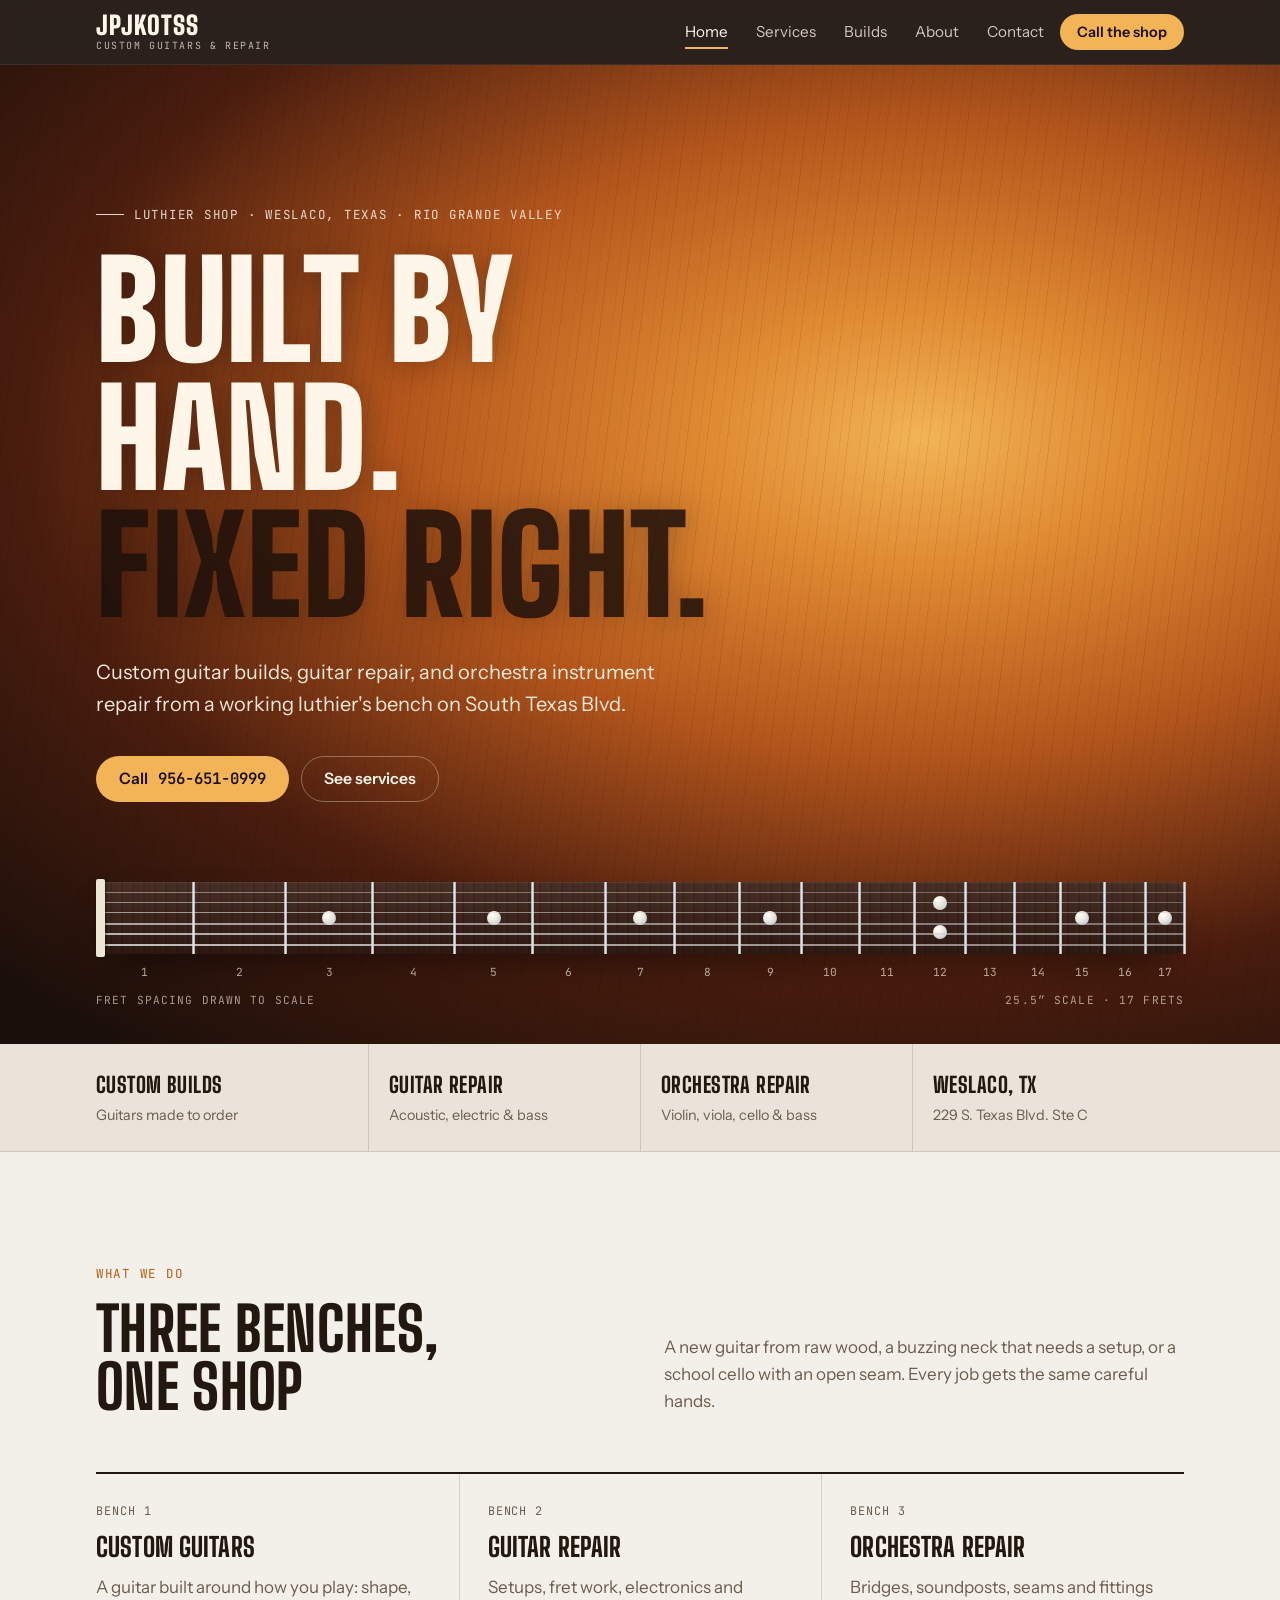
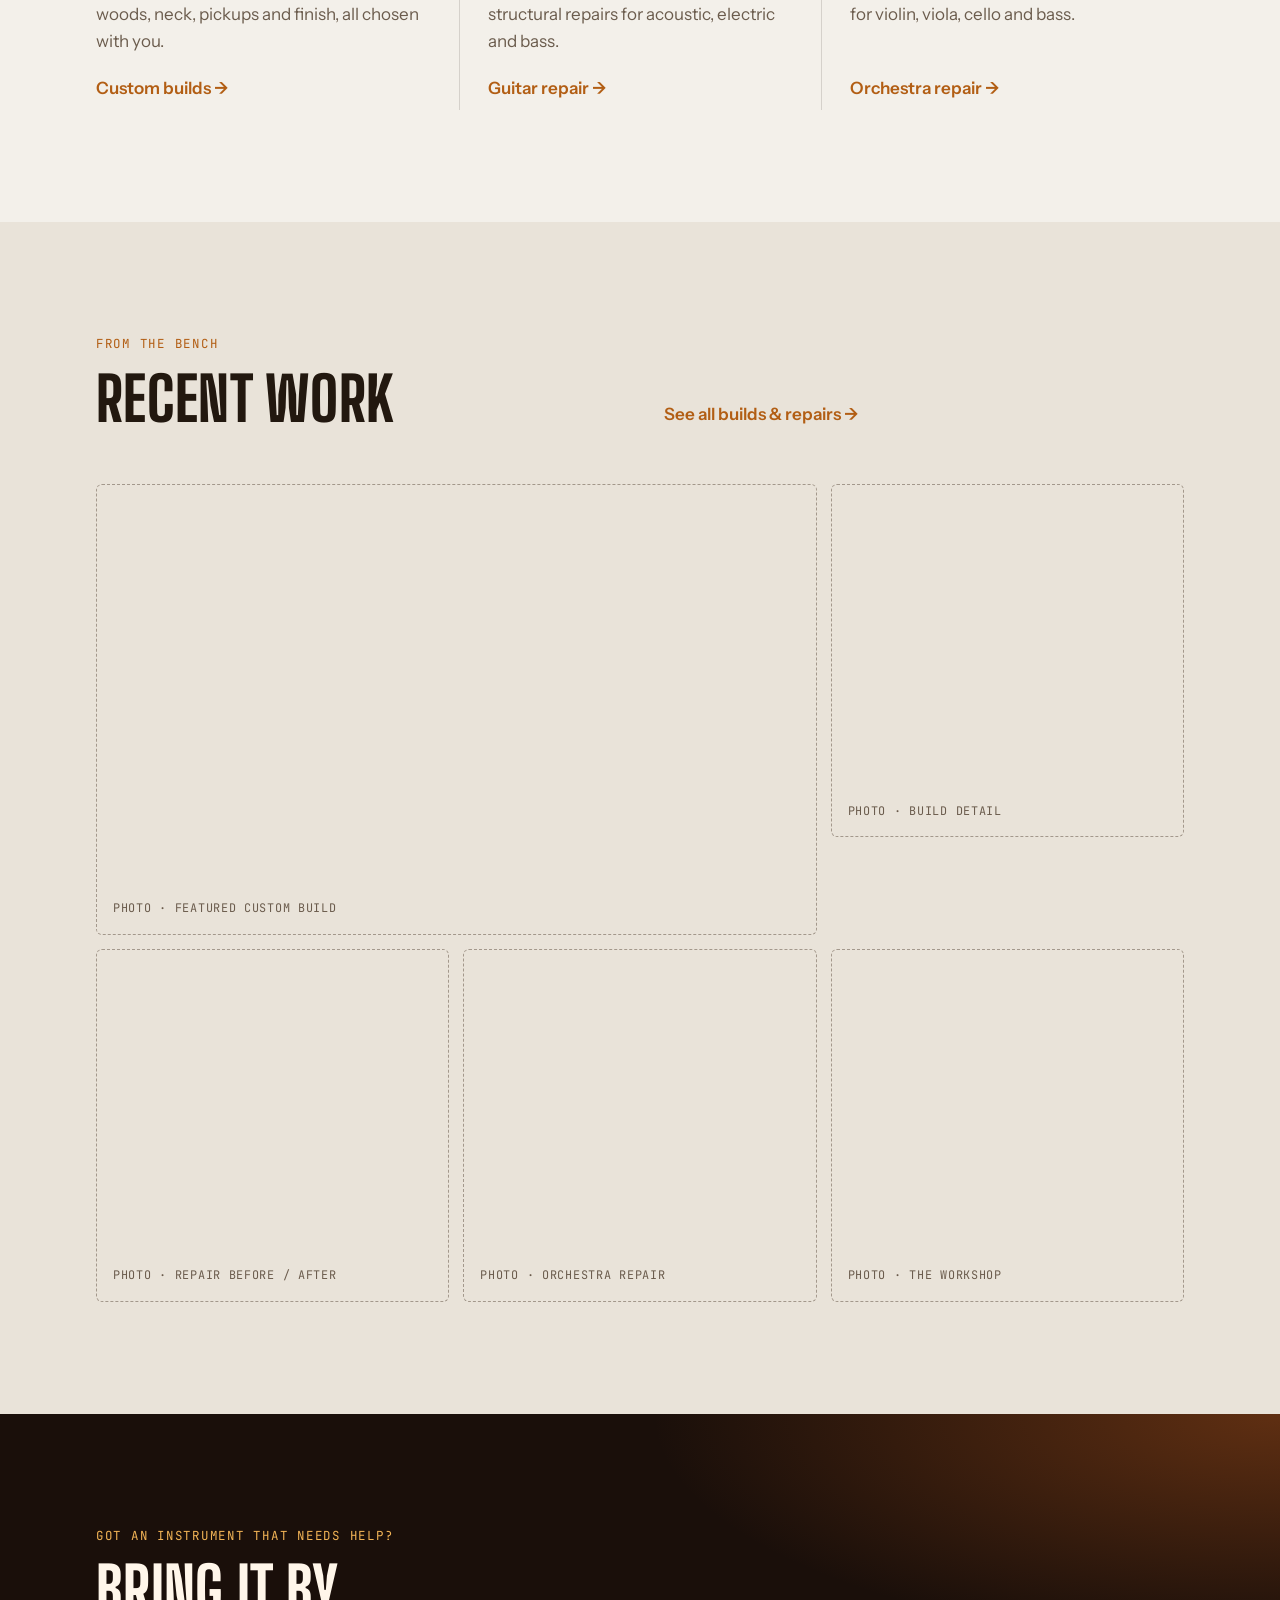
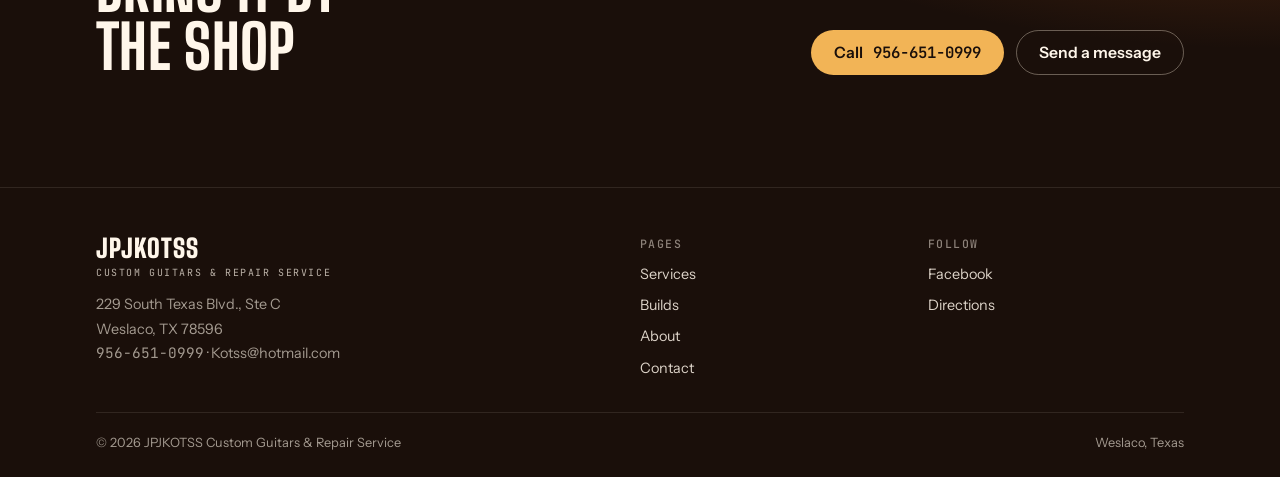
==== index.html @ 550b9a8a "Add files via upload" ====
<!DOCTYPE html>
<html lang="en">
<head>
  <meta charset="utf-8">
  <meta name="viewport" content="width=device-width, initial-scale=1, viewport-fit=cover">
  <title>JPJKOTSS Custom Guitars &amp; Repair | Weslaco, TX</title>
  <meta name="claude:viewport-fit-sides" content="cover">
  <meta name="description" content="Custom guitar builds, guitar repair and orchestra instrument repair in Weslaco, Texas. JPJKOTSS Custom Guitars &amp; Repair Service in the Rio Grande Valley.">
  <link rel="preconnect" href="https://fonts.googleapis.com">
  <link rel="preconnect" href="https://fonts.gstatic.com" crossorigin>
  <link rel="stylesheet" href="https://fonts.googleapis.com/css2?family=Big+Shoulders+Display:wght@600;800;900&amp;family=Instrument+Sans:wght@400;500;600&amp;family=JetBrains+Mono:wght@400;500&amp;display=swap">
  <link rel="stylesheet" href="css/styles.css">
</head>
<body>
  <a class="skip" href="#main">Skip to content</a>

  <!-- ===== SHARED HEADER: keep identical on every page ===== -->
  <header class="nav">
    <div class="wrap">
      <a class="brand" href="index.html">JPJKOTSS<small>CUSTOM GUITARS &amp; REPAIR</small></a>
      <ul class="nav-links" id="nav-links">
        <li><a href="index.html">Home</a></li>
        <li><a href="services.html">Services</a></li>
        <li><a href="builds.html">Builds</a></li>
        <li><a href="about.html">About</a></li>
        <li><a href="contact.html">Contact</a></li>
      </ul>
      <a class="btn btn-primary" href="tel:+19566510999">Call the shop</a>
      <button class="menu-btn" type="button" aria-controls="nav-links" aria-expanded="false" aria-label="Menu"><span></span></button>
    </div>
  </header>
  <!-- ===== END SHARED HEADER ===== -->

  <main id="main">
    <section class="hero" aria-labelledby="hero-title">
      <div class="wrap">
        <p class="eyebrow"><i></i>Luthier shop · Weslaco, Texas · Rio Grande Valley</p>
        <h1 id="hero-title">Built by hand. <span>Fixed right.</span></h1>
        <p class="tag">Custom guitar builds, guitar repair, and orchestra instrument repair from a working luthier's bench on South Texas Blvd.</p>
        <div class="cta-row">
          <a class="btn btn-primary" href="tel:+19566510999">Call <span class="mono">956-651-0999</span></a>
          <a class="btn btn-ghost" href="services.html">See services</a>
        </div>
      </div>
      <div class="wrap board-wrap" aria-hidden="true">
        <div class="board" id="board"><div class="nut"></div></div>
        <div class="fretnums" id="fretnums"></div>
        <div class="board-cap"><span>Fret spacing drawn to scale</span><span>25.5″ scale · 17 frets</span></div>
      </div>
    </section>

    <section class="facts" aria-label="Shop at a glance">
      <div class="wrap">
        <div class="fact"><b>Custom builds</b><span>Guitars made to order</span></div>
        <div class="fact"><b>Guitar repair</b><span>Acoustic, electric &amp; bass</span></div>
        <div class="fact"><b>Orchestra repair</b><span>Violin, viola, cello &amp; bass</span></div>
        <div class="fact"><b>Weslaco, TX</b><span>229 S. Texas Blvd. Ste C</span></div>
      </div>
    </section>

    <section aria-labelledby="svc-title">
      <div class="wrap">
        <div class="sec-head">
          <p class="eyebrow">What we do</p>
          <h2 id="svc-title">Three benches, one shop</h2>
          <p class="lede">A new guitar from raw wood, a buzzing neck that needs a setup, or a school cello with an open seam. Every job gets the same careful hands.</p>
        </div>
        <div class="services">
          <article class="svc">
            <span class="kicker">Bench 1</span>
            <h3>Custom guitars</h3>
            <p>A guitar built around how you play: shape, woods, neck, pickups and finish, all chosen with you.</p>
            <a class="text-link" href="services.html#builds">Custom builds →</a>
          </article>
          <article class="svc">
            <span class="kicker">Bench 2</span>
            <h3>Guitar repair</h3>
            <p>Setups, fret work, electronics and structural repairs for acoustic, electric and bass.</p>
            <a class="text-link" href="services.html#repair">Guitar repair →</a>
          </article>
          <article class="svc">
            <span class="kicker">Bench 3</span>
            <h3>Orchestra repair</h3>
            <p>Bridges, soundposts, seams and fittings for violin, viola, cello and bass.</p>
            <a class="text-link" href="services.html#orchestra">Orchestra repair →</a>
          </article>
        </div>
      </div>
    </section>

    <section class="alt" aria-labelledby="builds-title">
      <div class="wrap">
        <div class="sec-head">
          <p class="eyebrow">From the bench</p>
          <h2 id="builds-title">Recent work</h2>
          <a class="text-link" href="builds.html">See all builds &amp; repairs →</a>
        </div>
        <!-- PHOTO SLOTS: uncomment the <img> in each figure and set its src -->
        <div class="gallery">
          <figure class="slot wide"><!-- <img src="images/your-photo.jpg" alt="Describe the photo"> --><figcaption>Photo · featured custom build</figcaption></figure>
          <figure class="slot"><!-- <img src="images/your-photo.jpg" alt="Describe the photo"> --><figcaption>Photo · build detail</figcaption></figure>
          <figure class="slot"><!-- <img src="images/your-photo.jpg" alt="Describe the photo"> --><figcaption>Photo · repair before / after</figcaption></figure>
          <figure class="slot"><!-- <img src="images/your-photo.jpg" alt="Describe the photo"> --><figcaption>Photo · orchestra repair</figcaption></figure>
          <figure class="slot"><!-- <img src="images/your-photo.jpg" alt="Describe the photo"> --><figcaption>Photo · the workshop</figcaption></figure>
        </div>
      </div>
    </section>

    <section class="dark-band cta-band">
      <div class="wrap">
        <div>
          <p class="eyebrow">Got an instrument that needs help?</p>
          <h2>Bring it by the shop</h2>
        </div>
        <div class="cta-row">
          <a class="btn btn-primary" href="tel:+19566510999">Call <span class="mono">956-651-0999</span></a>
          <a class="btn btn-ghost" href="contact.html">Send a message</a>
        </div>
      </div>
    </section>
  </main>

  <!-- ===== SHARED FOOTER: keep identical on every page ===== -->
  <footer class="site-footer">
    <div class="wrap">
      <div>
        <a class="brand" href="index.html">JPJKOTSS<small>CUSTOM GUITARS &amp; REPAIR SERVICE</small></a>
        <address>229 South Texas Blvd., Ste C<br>Weslaco, TX 78596<br><span class="mono">956-651-0999</span> · Kotss@hotmail.com</address>
      </div>
      <div>
        <h4>Pages</h4>
        <ul>
          <li><a href="services.html">Services</a></li>
          <li><a href="builds.html">Builds</a></li>
          <li><a href="about.html">About</a></li>
          <li><a href="contact.html">Contact</a></li>
        </ul>
      </div>
      <div>
        <h4>Follow</h4>
        <ul>
          <li><a href="https://www.facebook.com/profile.php?id=100082822060140" target="_blank" rel="noopener">Facebook</a></li>
          <li><a href="https://www.google.com/maps/search/?api=1&amp;query=229+South+Texas+Blvd+Ste+C+Weslaco+TX+78596" target="_blank" rel="noopener">Directions</a></li>
        </ul>
      </div>
      <p class="legal"><span>© <span data-year>2026</span> JPJKOTSS Custom Guitars &amp; Repair Service</span><span>Weslaco, Texas</span></p>
    </div>
  </footer>
  <!-- ===== END SHARED FOOTER ===== -->

  <script src="js/main.js"></script>
</body>
</html>
---- css/styles.css ----
/* =========================================================
   JPJKOTSS Custom Guitars & Repair — site styles
   Layout: dark ebony workbench. Sunburst-finish hero bands,
   quiet left-aligned content sections below.
   ========================================================= */

/* ---------- 1. Tokens ---------- */
:root{
  --bg:#f3f0ea; --surface:#e9e3d9; --raised:#fffdf9;
  --fg:#22180f; --muted:#6b5c4d; --line:rgba(34,24,15,.14);
  --accent:#b25e14; --accent-ink:#fffaf2;
  --burst-1:#f2b456; --burst-2:#b4561c; --burst-3:#4a1d0e; --burst-4:#1a0f0a;
  --rosewood:#3a2016; --fret:#cfd3d6; --pearl:#efe9df; --on-burst:#fff6ea;
  --display:"Big Shoulders Display","Arial Narrow",Impact,sans-serif;
  --body:"Instrument Sans",system-ui,-apple-system,"Segoe UI",sans-serif;
  --mono:"JetBrains Mono",ui-monospace,Menlo,Consolas,monospace;
  --wrap:1120px;
  color-scheme:light;
}
@media (prefers-color-scheme: dark){:root:not([data-theme="light"]){
  --bg:#15100d; --surface:#1e1713; --raised:#271e19;
  --fg:#f1e7db; --muted:#a8998a; --line:rgba(241,231,219,.13);
  --accent:#eba54a; --accent-ink:#1a0f0a; color-scheme:dark;
}}
:root[data-theme="dark"]{
  --bg:#15100d; --surface:#1e1713; --raised:#271e19;
  --fg:#f1e7db; --muted:#a8998a; --line:rgba(241,231,219,.13);
  --accent:#eba54a; --accent-ink:#1a0f0a; color-scheme:dark;
}

/* ---------- 2. Base ---------- */
*{box-sizing:border-box}
html{scroll-behavior:smooth;padding-top:env(safe-area-inset-top,0px);padding-bottom:env(safe-area-inset-bottom,0px)}
@media (prefers-reduced-motion: reduce){html{scroll-behavior:auto}*{animation:none!important;transition:none!important}}
body{margin:0;background:var(--bg);color:var(--fg);font-family:var(--body);font-size:17px;line-height:1.6;-webkit-font-smoothing:antialiased}
body::before{content:"";position:fixed;inset:0 0 auto;height:env(safe-area-inset-top,0px);z-index:30;background:var(--burst-4)}
img{max-width:100%;display:block}
a{color:inherit}
:focus-visible{outline:2px solid var(--accent);outline-offset:3px;border-radius:2px}
.wrap{max-width:var(--wrap);margin-inline:auto;padding-left:max(16px,env(safe-area-inset-left,0px));padding-right:max(16px,env(safe-area-inset-right,0px))}
h1,h2,h3{font-family:var(--display);line-height:.95;text-wrap:balance;margin:0;letter-spacing:.005em}
h2{font-size:clamp(2.4rem,6vw,3.8rem);font-weight:800;text-transform:uppercase}
h3{font-size:1.65rem;font-weight:800;text-transform:uppercase}
p{margin:0}
.eyebrow{font-family:var(--mono);font-size:.78rem;letter-spacing:.14em;text-transform:uppercase;color:var(--accent)}
.lede{color:var(--muted);max-width:60ch}
section{padding-block:clamp(64px,10vw,112px)}
.alt{background:var(--surface)}
.skip{position:absolute;left:-999px;top:8px;z-index:40;background:var(--burst-1);color:#1a0f0a;padding:8px 14px;border-radius:4px}
.skip:focus{left:16px}

/* ---------- 3. Buttons ---------- */
.btn{display:inline-flex;align-items:center;justify-content:center;gap:10px;font:600 .98rem/1 var(--body);padding:14px 22px;border-radius:999px;text-decoration:none;border:1px solid transparent;cursor:pointer;transition:transform .15s ease,background .15s ease}
.btn:hover{transform:translateY(-1px)}
.btn-primary{background:var(--burst-1);color:#1a0f0a}
.btn-ghost{border-color:rgba(255,240,220,.35);color:var(--on-burst);background:transparent}
.btn-ghost:hover{background:rgba(255,240,220,.08)}
.text-link{color:var(--accent);font-weight:600;text-decoration:none}
.text-link:hover{text-decoration:underline}
.mono{font-family:var(--mono);font-variant-numeric:tabular-nums}

/* ---------- 4. Header / nav ---------- */
.nav{position:sticky;top:env(safe-area-inset-top,0px);z-index:20;background:color-mix(in srgb,var(--burst-4) 92%,transparent);backdrop-filter:blur(10px);-webkit-backdrop-filter:blur(10px);border-bottom:1px solid rgba(255,240,220,.08);color:var(--on-burst)}
.nav .wrap{display:flex;align-items:center;gap:16px;min-height:64px}
.brand{font-family:var(--display);font-weight:900;font-size:1.6rem;letter-spacing:.04em;text-decoration:none;line-height:1;margin-right:auto}
.brand small{display:block;font-family:var(--mono);font-weight:400;font-size:.62rem;letter-spacing:.16em;opacity:.7;margin-top:3px}
.nav-links{display:flex;gap:28px;list-style:none;margin:0;padding:0;font-size:.95rem}
.nav-links a{text-decoration:none;opacity:.78;padding-block:6px;border-bottom:2px solid transparent}
.nav-links a:hover{opacity:1}
.nav-links a[aria-current="page"]{opacity:1;border-bottom-color:var(--burst-1)}
.nav .btn{padding:10px 16px;font-size:.9rem}
.menu-btn{display:none;background:none;border:1px solid rgba(255,240,220,.3);color:var(--on-burst);border-radius:6px;width:42px;height:40px;cursor:pointer;padding:0;align-items:center;justify-content:center}
.menu-btn span,.menu-btn span::before,.menu-btn span::after{display:block;width:18px;height:2px;background:currentColor;position:relative;content:""}
.menu-btn span::before{position:absolute;top:-6px}
.menu-btn span::after{position:absolute;top:6px}
@media (max-width:860px){
  .menu-btn{display:inline-flex}
  .nav-links{display:none;position:absolute;left:0;right:0;top:100%;flex-direction:column;gap:0;background:var(--burst-4);border-bottom:1px solid rgba(255,240,220,.12);padding:8px max(16px,env(safe-area-inset-right,0px)) 16px max(16px,env(safe-area-inset-left,0px))}
  .nav-links.open{display:flex}
  .nav-links a{display:block;padding:14px 0;border-bottom:1px solid rgba(255,240,220,.08);font-size:1.05rem}
  .nav-links a[aria-current="page"]{color:var(--burst-1);border-bottom-color:rgba(255,240,220,.08)}
}
@media (max-width:400px){.nav .btn{display:none}}

/* ---------- 5. Hero (sunburst finish) ---------- */
.hero{position:relative;overflow:hidden;color:var(--on-burst);padding-block:0;
  background:radial-gradient(120% 95% at 72% 38%,var(--burst-1) 0%,#e08a32 14%,var(--burst-2) 34%,var(--burst-3) 58%,var(--burst-4) 84%)}
.hero::after{content:"";position:absolute;inset:0;pointer-events:none;opacity:.18;mix-blend-mode:multiply;
  background:repeating-linear-gradient(97deg,transparent 0 7px,rgba(40,15,5,.5) 7px 8px,transparent 8px 19px,rgba(40,15,5,.3) 19px 20px)}
.hero .wrap{position:relative;z-index:1;padding-block:clamp(72px,12vw,140px) clamp(48px,7vw,80px)}
.hero h1{font-size:clamp(3.4rem,11vw,8.4rem);font-weight:900;text-transform:uppercase;max-width:11ch;text-shadow:0 2px 30px rgba(26,15,10,.35)}
.hero h1 span{display:block;color:var(--burst-4);mix-blend-mode:multiply;opacity:.85}
.hero .tag{font-size:clamp(1.05rem,2vw,1.25rem);max-width:46ch;margin-top:26px;color:rgba(255,246,234,.92)}
.hero .eyebrow{color:var(--on-burst);opacity:.85;margin-bottom:22px;display:flex;gap:10px;align-items:center;flex-wrap:wrap}
.hero .eyebrow i{width:28px;height:1px;background:currentColor;display:inline-block}
.cta-row{display:flex;flex-wrap:wrap;gap:12px;margin-top:36px}

/* Smaller hero for inner pages */
.hero.page{background:radial-gradient(90% 140% at 88% 0%,var(--burst-1) 0%,var(--burst-2) 26%,var(--burst-3) 55%,var(--burst-4) 85%)}
.hero.page .wrap{padding-block:clamp(56px,9vw,104px) clamp(44px,7vw,72px)}
.hero.page h1{font-size:clamp(2.9rem,8vw,5.6rem);max-width:14ch}
.hero.page .tag{margin-top:20px}

/* ---------- 6. Fretboard band (home only) ---------- */
.board-wrap{position:relative;z-index:1;padding-bottom:34px}
.hero .board-wrap{padding-block:0 34px}
.board{position:relative;height:72px;border-radius:3px 10px 10px 3px;
  background:linear-gradient(180deg,rgba(255,255,255,.06),rgba(0,0,0,.25)),repeating-linear-gradient(90deg,#3f2318 0 3px,#341c13 3px 5px,#3b2117 5px 11px),var(--rosewood);
  box-shadow:0 18px 40px -18px rgba(0,0,0,.7),inset 0 1px 0 rgba(255,255,255,.08)}
.board .nut{position:absolute;left:0;top:-3px;bottom:-3px;width:9px;background:#efe7d6;border-radius:2px;box-shadow:1px 0 3px rgba(0,0,0,.5);z-index:2}
.board .fret{position:absolute;top:0;bottom:0;width:3px;margin-left:-1.5px;background:linear-gradient(90deg,#8d9398,var(--fret) 45%,#f6f8f9 55%,#8d9398)}
.board .dot{position:absolute;width:14px;height:14px;margin:-7px 0 0 -7px;border-radius:50%;background:radial-gradient(circle at 35% 30%,#fff,var(--pearl) 40%,#c9d6d8 70%,#e8d9c9)}
.board .string{position:absolute;left:0;right:0;height:1px;background:linear-gradient(90deg,rgba(230,230,230,.85),rgba(200,200,200,.6))}
.fretnums{position:relative;height:22px;margin-top:10px;font-family:var(--mono);font-size:.7rem;color:rgba(255,246,234,.65);font-variant-numeric:tabular-nums}
.fretnums span{position:absolute;transform:translateX(-50%)}
.board-cap{display:flex;justify-content:space-between;gap:12px;flex-wrap:wrap;font-family:var(--mono);font-size:.7rem;letter-spacing:.1em;text-transform:uppercase;color:rgba(255,246,234,.6);margin-top:6px}
@media (max-width:560px){.fretnums span.odd{display:none}}

/* ---------- 7. Quick facts strip ---------- */
.facts{background:var(--surface);border-bottom:1px solid var(--line);padding-block:0}
.facts .wrap{display:grid;grid-template-columns:repeat(4,1fr)}
.fact{padding:24px 20px 24px 0;display:flex;flex-direction:column;gap:2px;min-width:0}
.fact+.fact{padding-left:20px;border-left:1px solid var(--line)}
.fact b{font-family:var(--display);font-size:1.35rem;font-weight:800;text-transform:uppercase;letter-spacing:.02em}
.fact span{color:var(--muted);font-size:.9rem}
@media (max-width:820px){.facts .wrap{grid-template-columns:1fr 1fr}.fact:nth-child(3){padding-left:0;border-left:0}.fact:nth-child(n+3){border-top:1px solid var(--line)}}
@media (max-width:420px){.facts .wrap{grid-template-columns:1fr}.fact,.fact+.fact{padding-left:0;border-left:0}.fact+.fact{border-top:1px solid var(--line)}}

/* ---------- 8. Section header ---------- */
.sec-head{display:grid;grid-template-columns:minmax(0,1fr) minmax(0,1fr);gap:24px 48px;align-items:end;margin-bottom:56px}
.sec-head .eyebrow{grid-column:1/-1;margin-bottom:-8px}
.sec-head .text-link{grid-column:2}
@media (max-width:820px){.sec-head{grid-template-columns:1fr}.sec-head .text-link{grid-column:1}}

/* ---------- 9. Services ---------- */
.services{display:grid;grid-template-columns:repeat(3,minmax(0,1fr));border-top:2px solid var(--fg)}
.svc{padding:28px 28px 8px 0;display:flex;flex-direction:column;gap:14px;min-width:0}
.svc+.svc{padding-left:28px;border-left:1px solid var(--line)}
.svc .kicker{font-family:var(--mono);font-size:.74rem;color:var(--muted);letter-spacing:.08em;text-transform:uppercase}
.svc p{color:var(--muted)}
.svc ul{list-style:none;margin:6px 0 0;padding:0;border-top:1px solid var(--line)}
.svc li{padding:11px 0;border-bottom:1px solid var(--line);display:flex;justify-content:space-between;gap:12px;font-size:.98rem}
.svc li em{font-style:normal;font-family:var(--mono);font-size:.74rem;color:var(--muted);white-space:nowrap;padding-top:3px}
.svc .text-link{margin-top:auto;padding-top:6px}
@media (max-width:900px){.services{grid-template-columns:1fr}.svc,.svc+.svc{padding:28px 0 8px;border-left:0}.svc+.svc{border-top:1px solid var(--line);margin-top:20px}}

/* ---------- 10. Process steps ---------- */
.steps{display:grid;grid-template-columns:repeat(4,minmax(0,1fr));gap:20px;counter-reset:s;list-style:none;margin:0;padding:0}
.steps li{background:var(--raised);border:1px solid var(--line);border-radius:6px;padding:24px;display:flex;flex-direction:column;gap:10px;min-width:0}
.steps li::before{counter-increment:s;content:counter(s,decimal-leading-zero);font-family:var(--mono);font-size:.8rem;color:var(--accent)}
.steps h3{font-size:1.4rem}
.steps p{color:var(--muted);font-size:.95rem}
@media (max-width:900px){.steps{grid-template-columns:1fr 1fr}}
@media (max-width:520px){.steps{grid-template-columns:1fr}}

/* ---------- 11. Photo slots + gallery ----------
   A .slot is an empty frame until you drop an <img> inside it.
   The image fills the frame automatically (object-fit: cover). */
.slot{position:relative;margin:0;border-radius:6px;overflow:hidden;background:var(--surface);border:1px dashed color-mix(in srgb,var(--muted) 55%,transparent);display:flex;align-items:flex-end;padding:16px;min-width:0;max-width:100%}
.slot:has(img){border-style:solid;border-color:transparent}
.slot img{position:absolute;inset:0;width:100%;height:100%;object-fit:cover}
.slot figcaption{position:relative;font-family:var(--mono);font-size:.74rem;letter-spacing:.06em;text-transform:uppercase;color:var(--muted)}
.slot:has(img) figcaption{color:#fff;background:rgba(20,12,8,.6);padding:4px 8px;border-radius:3px}
.gallery{display:grid;grid-template-columns:repeat(6,minmax(0,1fr));gap:14px}
.gallery .slot{grid-column:span 2;aspect-ratio:1}
.gallery .slot.wide{grid-column:span 4;aspect-ratio:16/10}
.gallery .slot.tall{aspect-ratio:auto}
@media (max-width:760px){.gallery{grid-template-columns:1fr 1fr}.gallery .slot,.gallery .slot.tall{grid-column:span 1;aspect-ratio:1}.gallery .slot.wide{grid-column:1/-1;aspect-ratio:16/10}}
.more-link{margin-top:28px;color:var(--muted)}

/* ---------- 12. About ---------- */
.about-grid{display:grid;grid-template-columns:minmax(0,5fr) minmax(0,6fr);gap:clamp(32px,6vw,80px);align-items:center}
.about-grid .slot{aspect-ratio:4/5}
.about-copy{display:flex;flex-direction:column;gap:20px}
.about-copy p{color:var(--muted);max-width:58ch}
blockquote.pull{margin:8px 0 0;padding:0 0 0 20px;border-left:3px solid var(--accent);font-family:var(--display);font-size:1.9rem;font-weight:800;text-transform:uppercase;line-height:1.05}
@media (max-width:820px){.about-grid{grid-template-columns:1fr}.about-grid .slot{aspect-ratio:16/10}}
.values{display:grid;grid-template-columns:repeat(3,minmax(0,1fr));gap:20px}
.values div{border-top:2px solid var(--fg);padding-top:18px;display:flex;flex-direction:column;gap:8px;min-width:0}
.values p{color:var(--muted)}
@media (max-width:820px){.values{grid-template-columns:1fr}}

/* ---------- 13. Dark band (contact + CTA) ---------- */
.dark-band{background:var(--burst-4);color:var(--on-burst);background-image:radial-gradient(70% 90% at 100% 0%,rgba(180,86,28,.45),transparent 70%)}
.dark-band .lede{color:rgba(255,246,234,.72)}
.dark-band .eyebrow{color:var(--burst-1)}
.cta-band .wrap{display:flex;justify-content:space-between;align-items:end;gap:32px;flex-wrap:wrap}
.cta-band h2{max-width:14ch;margin-top:14px}
.cta-band .cta-row{margin-top:0}

/* ---------- 14. Contact ---------- */
.contact-grid{display:grid;grid-template-columns:minmax(0,5fr) minmax(0,6fr);gap:clamp(32px,6vw,72px)}
@media (max-width:860px){.contact-grid{grid-template-columns:1fr}}
.info{margin:0;border-top:1px solid rgba(255,240,220,.18)}
.info-row{display:grid;grid-template-columns:110px minmax(0,1fr);gap:16px;padding:18px 0;border-bottom:1px solid rgba(255,240,220,.18);align-items:baseline}
.info-row dt{font-family:var(--mono);font-size:.72rem;letter-spacing:.12em;text-transform:uppercase;color:rgba(255,246,234,.55)}
.info-row dd{margin:0;font-size:1.05rem;overflow-wrap:anywhere}
.info-row a{color:var(--burst-1)}
.sel{user-select:all}
.copy{margin-left:10px;font:500 .72rem var(--mono);letter-spacing:.06em;text-transform:uppercase;color:var(--burst-1);background:none;border:1px solid rgba(242,180,86,.4);border-radius:999px;padding:4px 10px;cursor:pointer;vertical-align:middle}
.copy:hover{background:rgba(242,180,86,.12)}
.contact-form{display:grid;grid-template-columns:1fr 1fr;gap:16px;background:rgba(255,240,220,.04);border:1px solid rgba(255,240,220,.14);border-radius:8px;padding:clamp(20px,3vw,32px)}
.contact-form .full{grid-column:1/-1}
.contact-form label{display:flex;flex-direction:column;gap:7px;font-size:.85rem;color:rgba(255,246,234,.75);min-width:0}
.contact-form input,.contact-form select,.contact-form textarea{font:inherit;font-size:1rem;color:var(--on-burst);background:rgba(0,0,0,.25);border:1px solid rgba(255,240,220,.2);border-radius:5px;padding:12px 14px;width:100%;color-scheme:dark}
.contact-form input:focus,.contact-form select:focus,.contact-form textarea:focus{outline:none;border-color:var(--burst-1);box-shadow:0 0 0 3px rgba(242,180,86,.2)}
.contact-form textarea{min-height:120px;resize:vertical}
.contact-form .btn{justify-self:start}
.form-note{font-size:.85rem;color:rgba(255,246,234,.6)}
.form-note[data-state="ok"]{color:var(--burst-1)}
@media (max-width:520px){.contact-form{grid-template-columns:1fr}.info-row{grid-template-columns:1fr;gap:4px}}

/* ---------- 15. Footer ---------- */
.site-footer{background:var(--burst-4);color:rgba(255,246,234,.6);border-top:1px solid rgba(255,240,220,.1);font-size:.9rem}
.site-footer .wrap{display:grid;grid-template-columns:minmax(0,2fr) repeat(2,minmax(0,1fr));gap:32px;padding-block:48px 24px}
.site-footer .brand{color:var(--on-burst)}
.site-footer h4{font:500 .72rem var(--mono);letter-spacing:.12em;text-transform:uppercase;color:rgba(255,246,234,.5);margin:0 0 12px}
.site-footer ul{list-style:none;margin:0;padding:0;display:flex;flex-direction:column;gap:8px}
.site-footer a{color:rgba(255,246,234,.85);text-decoration:none}
.site-footer a:hover{color:var(--burst-1)}
.site-footer address{font-style:normal;margin-top:14px;line-height:1.7}
.site-footer .legal{grid-column:1/-1;border-top:1px solid rgba(255,240,220,.1);padding-top:20px;display:flex;justify-content:space-between;gap:12px;flex-wrap:wrap;font-size:.8rem}
@media (max-width:700px){.site-footer .wrap{grid-template-columns:1fr 1fr}.site-footer .wrap>div:first-child{grid-column:1/-1}}
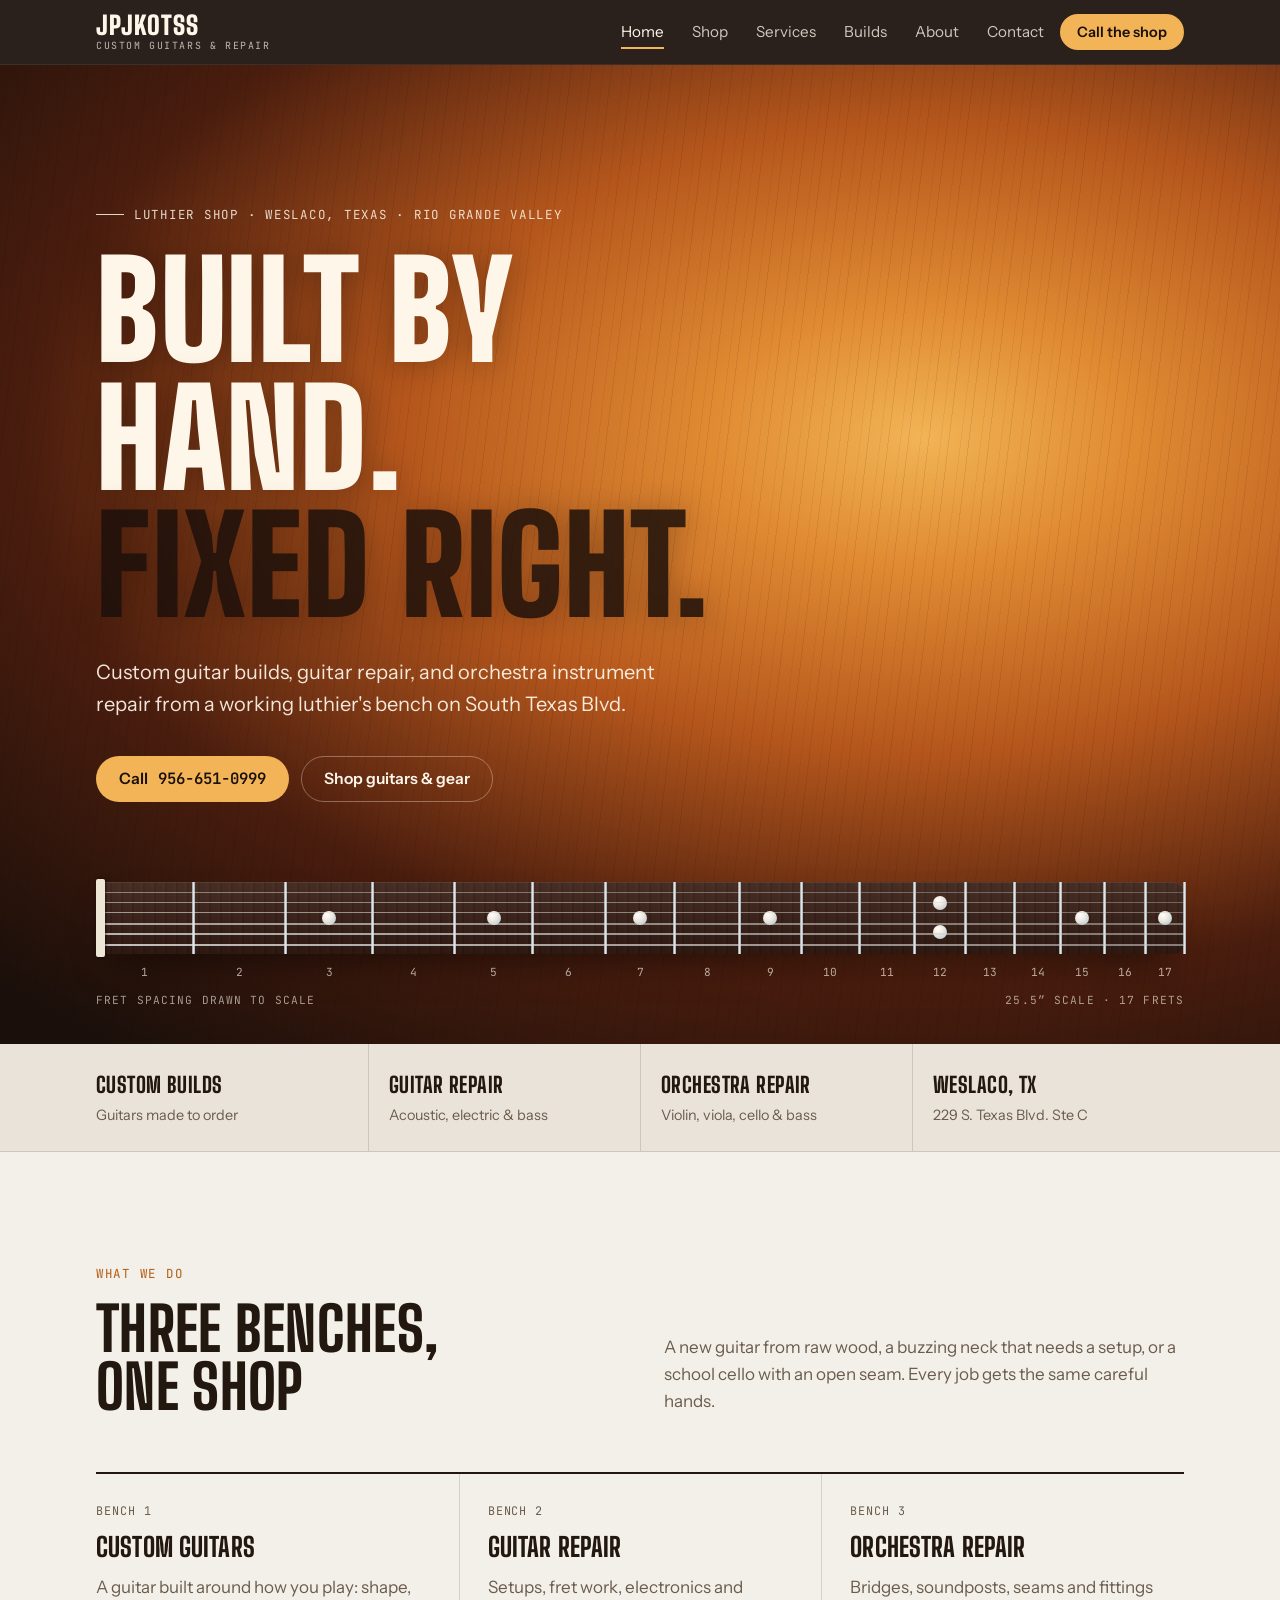
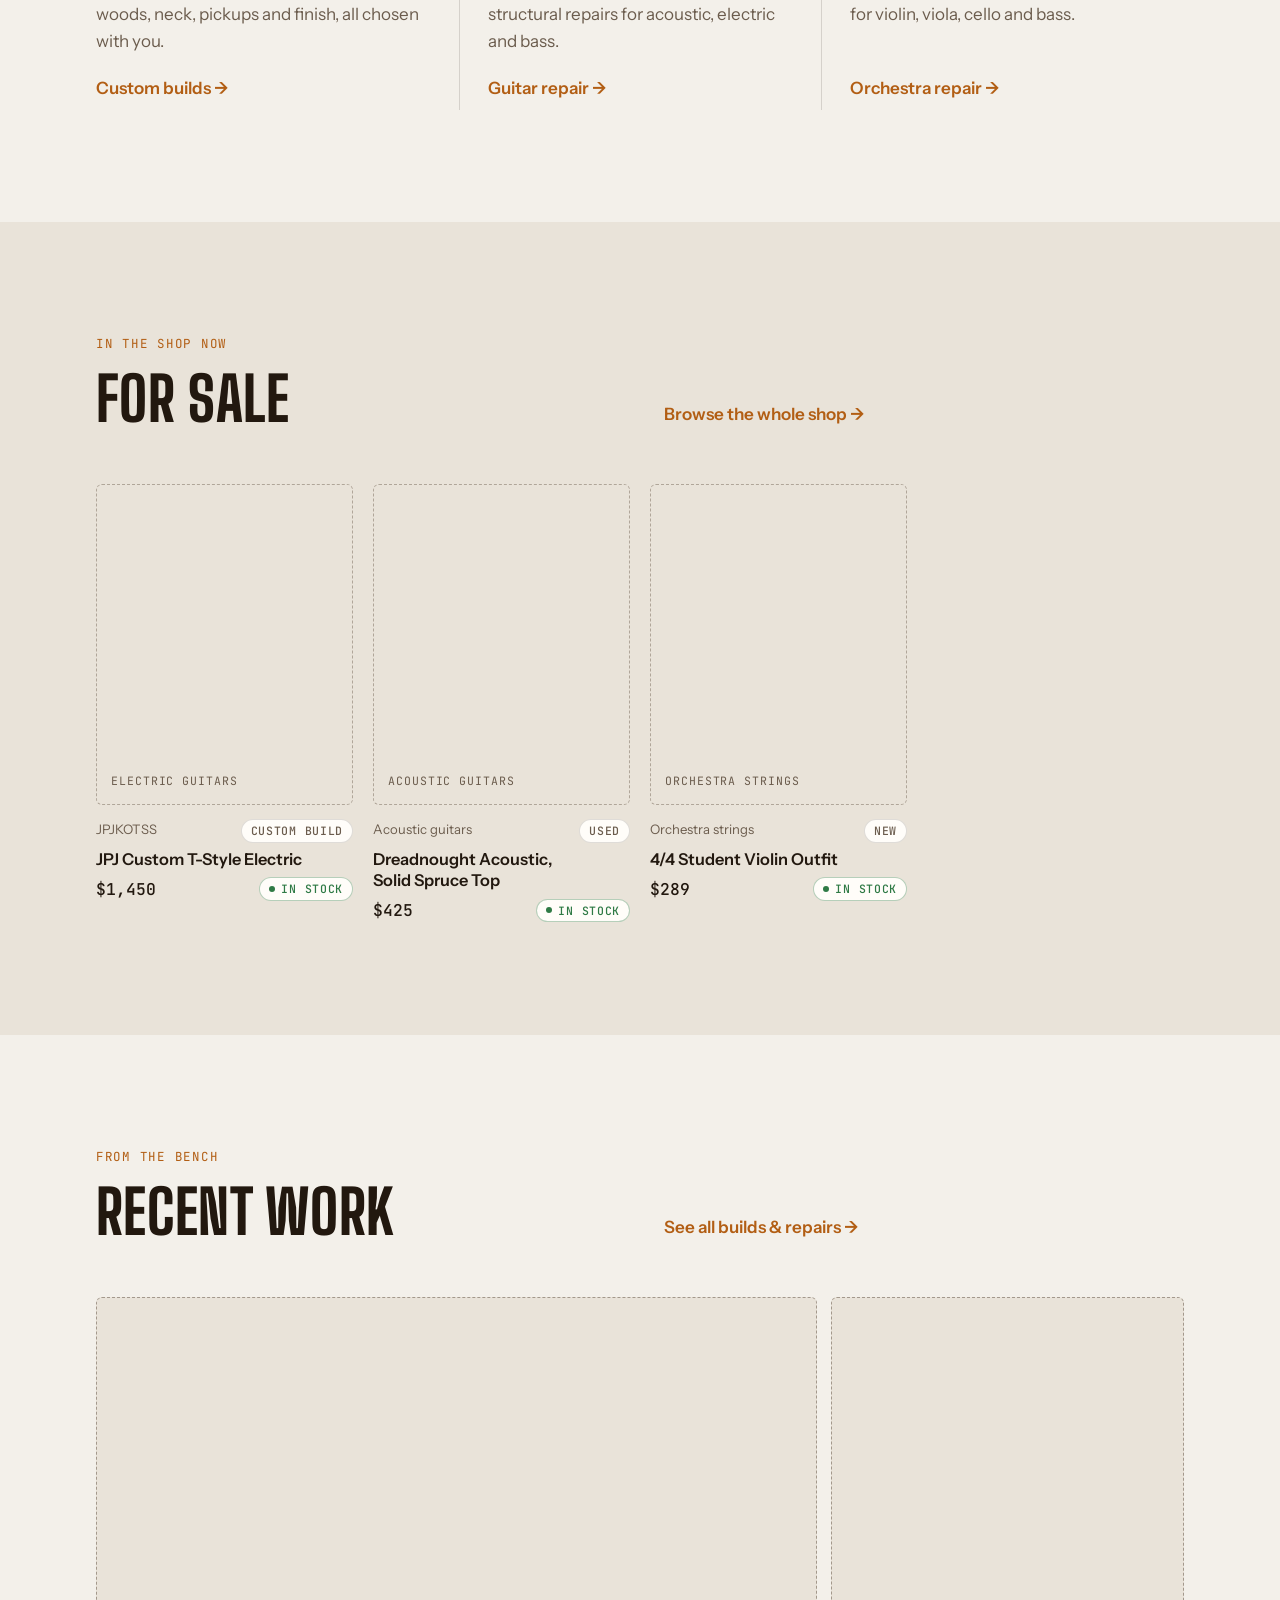
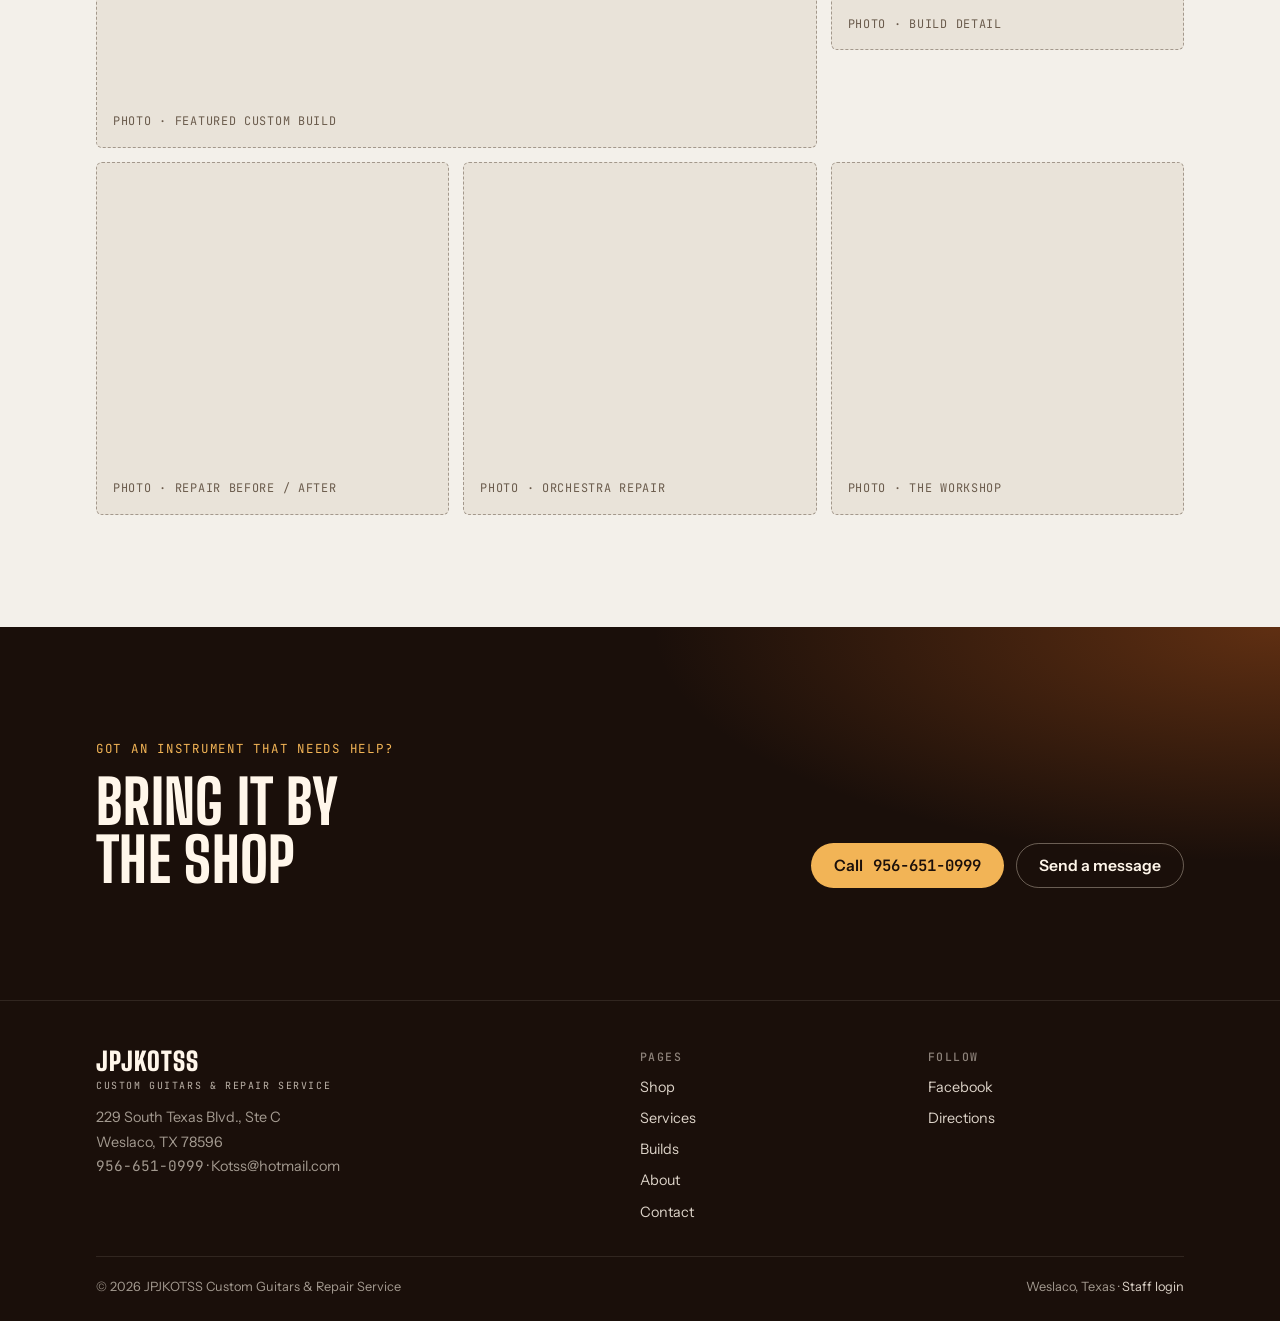
==== commit ea0f7901: "Add files via upload" ====
--- a/index.html
+++ b/index.html
@@ -10,6 +10,7 @@
   <link rel="preconnect" href="https://fonts.gstatic.com" crossorigin>
   <link rel="stylesheet" href="https://fonts.googleapis.com/css2?family=Big+Shoulders+Display:wght@600;800;900&amp;family=Instrument+Sans:wght@400;500;600&amp;family=JetBrains+Mono:wght@400;500&amp;display=swap">
   <link rel="stylesheet" href="css/styles.css">
+  <link rel="stylesheet" href="css/shop.css">
 </head>
 <body>
   <a class="skip" href="#main">Skip to content</a>
@@ -20,6 +21,7 @@
       <a class="brand" href="index.html">JPJKOTSS<small>CUSTOM GUITARS &amp; REPAIR</small></a>
       <ul class="nav-links" id="nav-links">
         <li><a href="index.html">Home</a></li>
+        <li><a href="shop.html">Shop</a></li>
         <li><a href="services.html">Services</a></li>
         <li><a href="builds.html">Builds</a></li>
         <li><a href="about.html">About</a></li>
@@ -39,7 +41,7 @@
         <p class="tag">Custom guitar builds, guitar repair, and orchestra instrument repair from a working luthier's bench on South Texas Blvd.</p>
         <div class="cta-row">
           <a class="btn btn-primary" href="tel:+19566510999">Call <span class="mono">956-651-0999</span></a>
-          <a class="btn btn-ghost" href="services.html">See services</a>
+          <a class="btn btn-ghost" href="shop.html">Shop guitars &amp; gear</a>
         </div>
       </div>
       <div class="wrap board-wrap" aria-hidden="true">
@@ -88,7 +90,18 @@
       </div>
     </section>
 
-    <section class="alt" aria-labelledby="builds-title">
+    <section class="alt" id="featured" aria-labelledby="feat-title" hidden>
+      <div class="wrap">
+        <div class="sec-head">
+          <p class="eyebrow">In the shop now</p>
+          <h2 id="feat-title">For sale</h2>
+          <a class="text-link" href="shop.html">Browse the whole shop →</a>
+        </div>
+        <div class="product-grid" id="featured-grid"></div>
+      </div>
+    </section>
+
+    <section aria-labelledby="builds-title">
       <div class="wrap">
         <div class="sec-head">
           <p class="eyebrow">From the bench</p>
@@ -130,6 +143,7 @@
       <div>
         <h4>Pages</h4>
         <ul>
+          <li><a href="shop.html">Shop</a></li>
           <li><a href="services.html">Services</a></li>
           <li><a href="builds.html">Builds</a></li>
           <li><a href="about.html">About</a></li>
@@ -143,11 +157,12 @@
           <li><a href="https://www.google.com/maps/search/?api=1&amp;query=229+South+Texas+Blvd+Ste+C+Weslaco+TX+78596" target="_blank" rel="noopener">Directions</a></li>
         </ul>
       </div>
-      <p class="legal"><span>© <span data-year>2026</span> JPJKOTSS Custom Guitars &amp; Repair Service</span><span>Weslaco, Texas</span></p>
+      <p class="legal"><span>© <span data-year>2026</span> JPJKOTSS Custom Guitars &amp; Repair Service</span><span>Weslaco, Texas · <a href="admin/login.html">Staff login</a></span></p>
     </div>
   </footer>
   <!-- ===== END SHARED FOOTER ===== -->
 
   <script src="js/main.js"></script>
+  <script type="module" src="js/shop.js"></script>
 </body>
 </html>
--- a/css/styles.css
+++ b/css/styles.css
@@ -10,6 +10,7 @@
   --fg:#22180f; --muted:#6b5c4d; --line:rgba(34,24,15,.14);
   --accent:#b25e14; --accent-ink:#fffaf2;
   --burst-1:#f2b456; --burst-2:#b4561c; --burst-3:#4a1d0e; --burst-4:#1a0f0a;
+  --ok:#2f7a45; --warn:#a8650a; --bad:#a83a2a;
   --rosewood:#3a2016; --fret:#cfd3d6; --pearl:#efe9df; --on-burst:#fff6ea;
   --display:"Big Shoulders Display","Arial Narrow",Impact,sans-serif;
   --body:"Instrument Sans",system-ui,-apple-system,"Segoe UI",sans-serif;
@@ -20,12 +21,12 @@
 @media (prefers-color-scheme: dark){:root:not([data-theme="light"]){
   --bg:#15100d; --surface:#1e1713; --raised:#271e19;
   --fg:#f1e7db; --muted:#a8998a; --line:rgba(241,231,219,.13);
-  --accent:#eba54a; --accent-ink:#1a0f0a; color-scheme:dark;
+  --accent:#eba54a; --accent-ink:#1a0f0a; --ok:#6cc58a; --warn:#f0b250; --bad:#f08a76; color-scheme:dark;
 }}
 :root[data-theme="dark"]{
   --bg:#15100d; --surface:#1e1713; --raised:#271e19;
   --fg:#f1e7db; --muted:#a8998a; --line:rgba(241,231,219,.13);
-  --accent:#eba54a; --accent-ink:#1a0f0a; color-scheme:dark;
+  --accent:#eba54a; --accent-ink:#1a0f0a; --ok:#6cc58a; --warn:#f0b250; --bad:#f08a76; color-scheme:dark;
 }
 
 /* ---------- 2. Base ---------- */
--- a/css/shop.css
+++ b/css/shop.css
@@ -0,0 +1,83 @@
+/* =========================================================
+   Shop pages (shop.html, item.html, featured items on home).
+   Uses the tokens from styles.css.
+   ========================================================= */
+
+.demo-note{background:var(--surface);border-bottom:1px solid var(--line);font-size:.88rem;color:var(--muted)}
+.demo-note .wrap{padding-block:10px;display:flex;gap:10px;align-items:baseline;flex-wrap:wrap}
+.demo-note b{font-family:var(--mono);font-size:.7rem;letter-spacing:.12em;text-transform:uppercase;color:var(--accent);font-weight:500}
+
+/* ---------- Toolbar ---------- */
+.shop-tools{display:flex;flex-direction:column;gap:16px;margin-bottom:28px}
+.tool-row{display:flex;gap:12px;flex-wrap:wrap;align-items:center}
+.field{font:inherit;font-size:.95rem;color:var(--fg);background:var(--raised);border:1px solid var(--line);border-radius:6px;padding:11px 14px;min-width:0}
+.field:focus{outline:none;border-color:var(--accent);box-shadow:0 0 0 3px color-mix(in srgb,var(--accent) 22%,transparent)}
+.search{flex:1 1 260px}
+.chips{display:flex;gap:8px;flex-wrap:wrap}
+.chip{font:500 .88rem var(--body);color:var(--fg);background:transparent;border:1px solid var(--line);border-radius:999px;padding:8px 14px;cursor:pointer}
+.chip:hover{border-color:var(--muted)}
+.chip[aria-pressed="true"]{background:var(--fg);color:var(--bg);border-color:var(--fg)}
+.check{display:inline-flex;gap:8px;align-items:center;font-size:.92rem;color:var(--muted);cursor:pointer}
+.check input{accent-color:var(--accent);width:16px;height:16px}
+.result-count{font-family:var(--mono);font-size:.78rem;color:var(--muted);letter-spacing:.06em;text-transform:uppercase}
+
+/* ---------- Product grid + card ---------- */
+.product-grid{display:grid;grid-template-columns:repeat(auto-fill,minmax(240px,1fr));gap:24px 20px}
+.card{display:flex;flex-direction:column;text-decoration:none;color:inherit;min-width:0}
+.card-photo{position:relative;aspect-ratio:4/5;border-radius:6px;overflow:hidden;background:var(--surface);border:1px dashed color-mix(in srgb,var(--muted) 45%,transparent);display:flex;align-items:flex-end;padding:14px;max-width:100%}
+.card-photo.has-img{border-style:solid;border-color:transparent}
+.card-photo img{position:absolute;inset:0;width:100%;height:100%;object-fit:cover;transition:transform .35s ease}
+.card:hover .card-photo img{transform:scale(1.03)}
+.card-photo .ph{font-family:var(--mono);font-size:.72rem;letter-spacing:.08em;text-transform:uppercase;color:var(--muted)}
+.card-photo .badge{position:absolute;top:12px;left:12px}
+.card.is-sold .card-photo{opacity:.55}
+.card-body{padding-top:14px;display:flex;flex-direction:column;gap:6px}
+.card-meta{display:flex;justify-content:space-between;gap:8px;font-size:.82rem;color:var(--muted)}
+.card h3{font-family:var(--body);font-size:1.02rem;font-weight:600;text-transform:none;line-height:1.3;letter-spacing:0}
+.card:hover h3{text-decoration:underline;text-underline-offset:3px}
+.card-foot{display:flex;justify-content:space-between;align-items:center;gap:8px}
+.price{font-family:var(--mono);font-weight:500;font-size:1.02rem;font-variant-numeric:tabular-nums}
+
+/* ---------- Pills ---------- */
+.pill{display:inline-flex;align-items:center;gap:6px;font:500 .72rem/1 var(--mono);letter-spacing:.06em;text-transform:uppercase;padding:5px 9px;border-radius:999px;border:1px solid var(--line);color:var(--muted);background:var(--raised);white-space:nowrap}
+.pill::before{content:"";width:6px;height:6px;border-radius:50%;background:currentColor}
+.pill.cond::before{display:none}
+.pill.s-in{color:var(--ok);border-color:color-mix(in srgb,var(--ok) 35%,transparent)}
+.pill.s-low{color:var(--warn);border-color:color-mix(in srgb,var(--warn) 40%,transparent)}
+.pill.s-sold{color:var(--bad);border-color:color-mix(in srgb,var(--bad) 35%,transparent)}
+.pill.s-hidden{color:var(--muted)}
+.pill.feat{background:var(--burst-1);color:#1a0f0a;border-color:transparent}
+.pill.feat::before{display:none}
+
+.empty{padding:56px 0;text-align:left;color:var(--muted);border-top:1px solid var(--line)}
+.empty b{display:block;color:var(--fg);font-size:1.1rem;margin-bottom:6px}
+
+/* ---------- Item page ---------- */
+.crumbs{font-size:.88rem;color:var(--muted);display:flex;gap:8px;flex-wrap:wrap;margin-bottom:28px}
+.crumbs a{color:var(--muted)}
+.item-grid{display:grid;grid-template-columns:minmax(0,7fr) minmax(0,5fr);gap:clamp(28px,5vw,64px);align-items:start}
+@media (max-width:860px){.item-grid{grid-template-columns:1fr}}
+.gallery-main{position:relative;aspect-ratio:4/5;border-radius:8px;overflow:hidden;background:var(--surface);border:1px dashed color-mix(in srgb,var(--muted) 45%,transparent);display:flex;align-items:flex-end;padding:18px;max-width:100%}
+.gallery-main.has-img{border-style:solid;border-color:transparent}
+.gallery-main img{position:absolute;inset:0;width:100%;height:100%;object-fit:cover}
+.gallery-main .ph{font-family:var(--mono);font-size:.78rem;letter-spacing:.08em;text-transform:uppercase;color:var(--muted)}
+.thumbs{display:flex;gap:10px;margin-top:12px;flex-wrap:wrap}
+.thumbs button{width:72px;height:72px;padding:0;border-radius:5px;overflow:hidden;border:2px solid transparent;cursor:pointer;background:var(--surface)}
+.thumbs button[aria-current="true"]{border-color:var(--accent)}
+.thumbs img{width:100%;height:100%;object-fit:cover}
+.item-info{display:flex;flex-direction:column;gap:18px;position:sticky;top:calc(env(safe-area-inset-top,0px) + 88px)}
+@media (max-width:860px){.item-info{position:static}}
+.item-info h1{font-size:clamp(2.2rem,5vw,3.4rem);font-weight:800;text-transform:uppercase}
+.item-price{font-family:var(--mono);font-size:1.8rem;font-weight:500;font-variant-numeric:tabular-nums}
+.item-tags{display:flex;gap:8px;flex-wrap:wrap}
+.item-desc{color:var(--muted);max-width:60ch}
+.item-cta{display:flex;flex-direction:column;gap:10px}
+.item-cta .btn-dark{background:var(--fg);color:var(--bg)}
+.item-cta .btn-outline{border-color:var(--line);color:var(--fg)}
+.item-cta .btn-outline:hover{border-color:var(--muted)}
+.fine{font-size:.85rem;color:var(--muted)}
+.specs{margin:0;border-top:2px solid var(--fg)}
+.specs div{display:grid;grid-template-columns:minmax(0,2fr) minmax(0,3fr);gap:16px;padding:12px 0;border-bottom:1px solid var(--line)}
+.specs dt{color:var(--muted);font-size:.92rem}
+.specs dd{margin:0;font-size:.95rem}
+.sku{font-family:var(--mono);font-size:.78rem;color:var(--muted);letter-spacing:.06em}
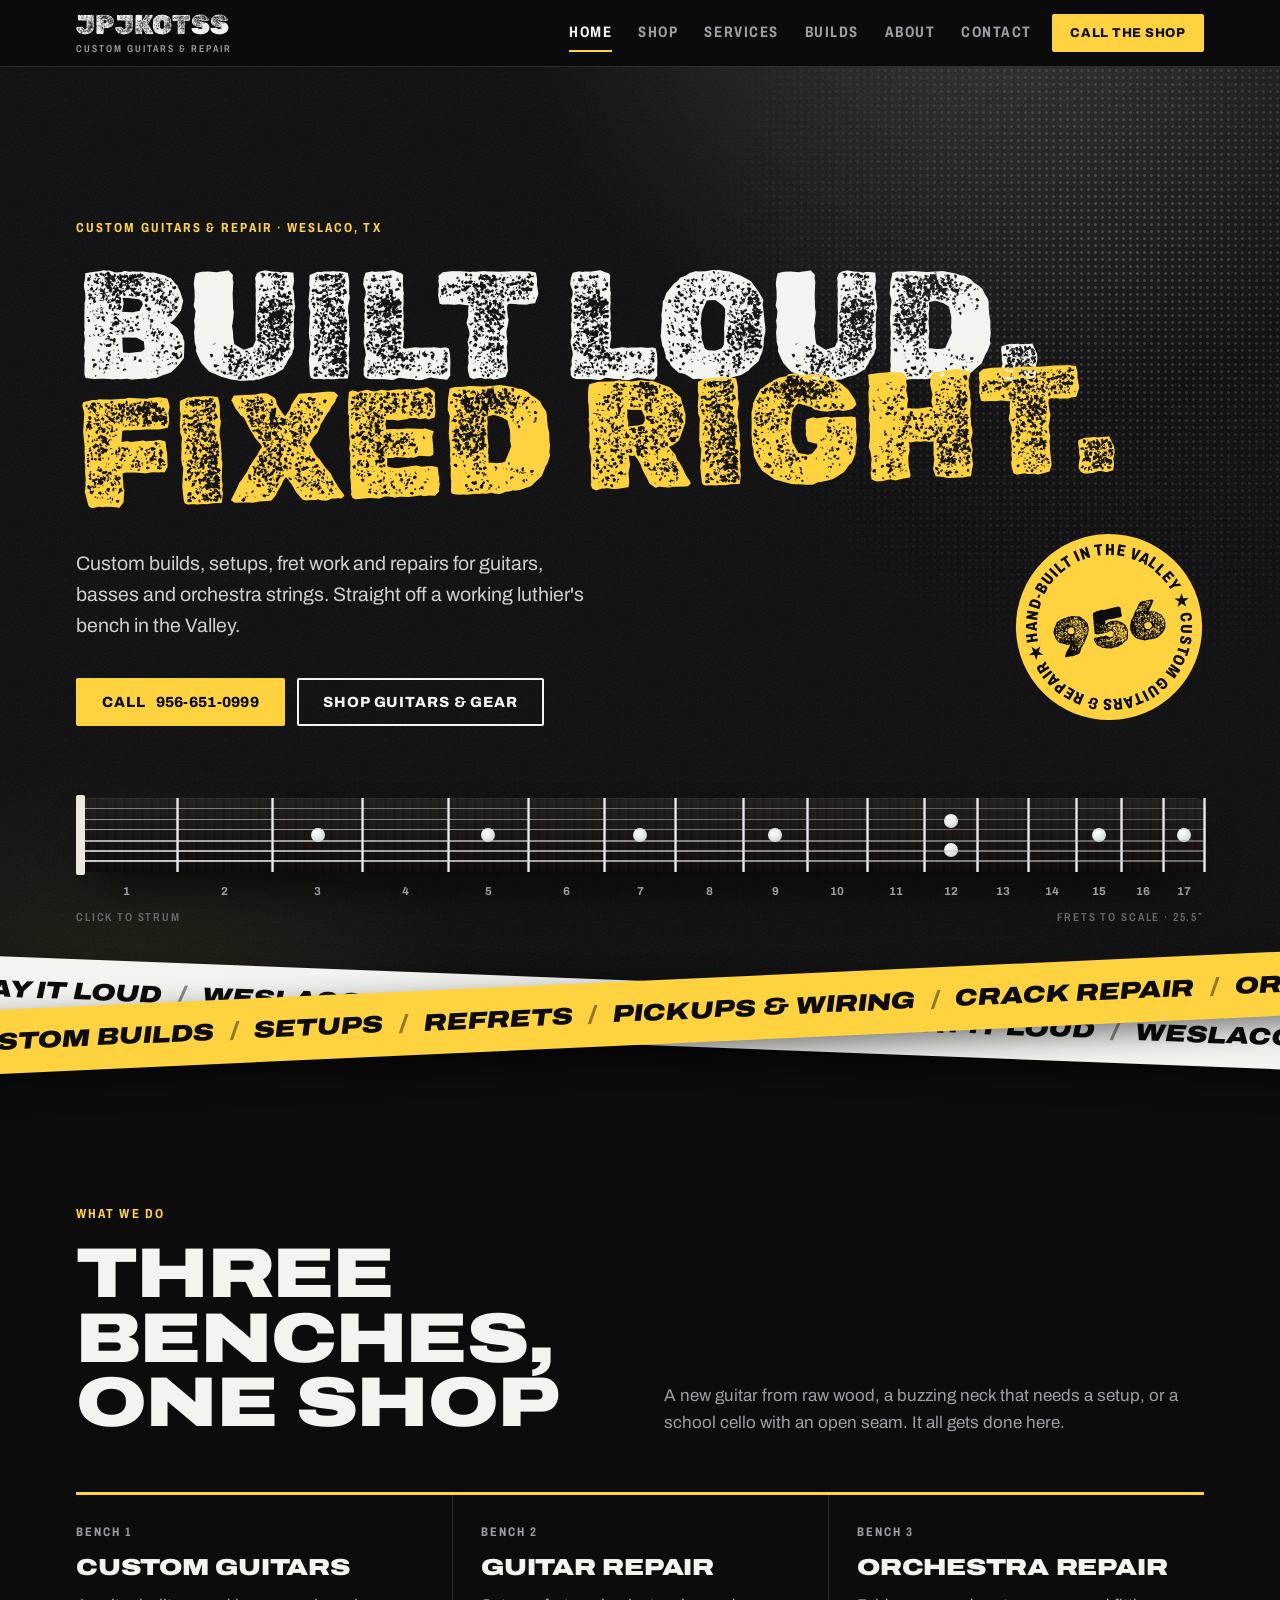
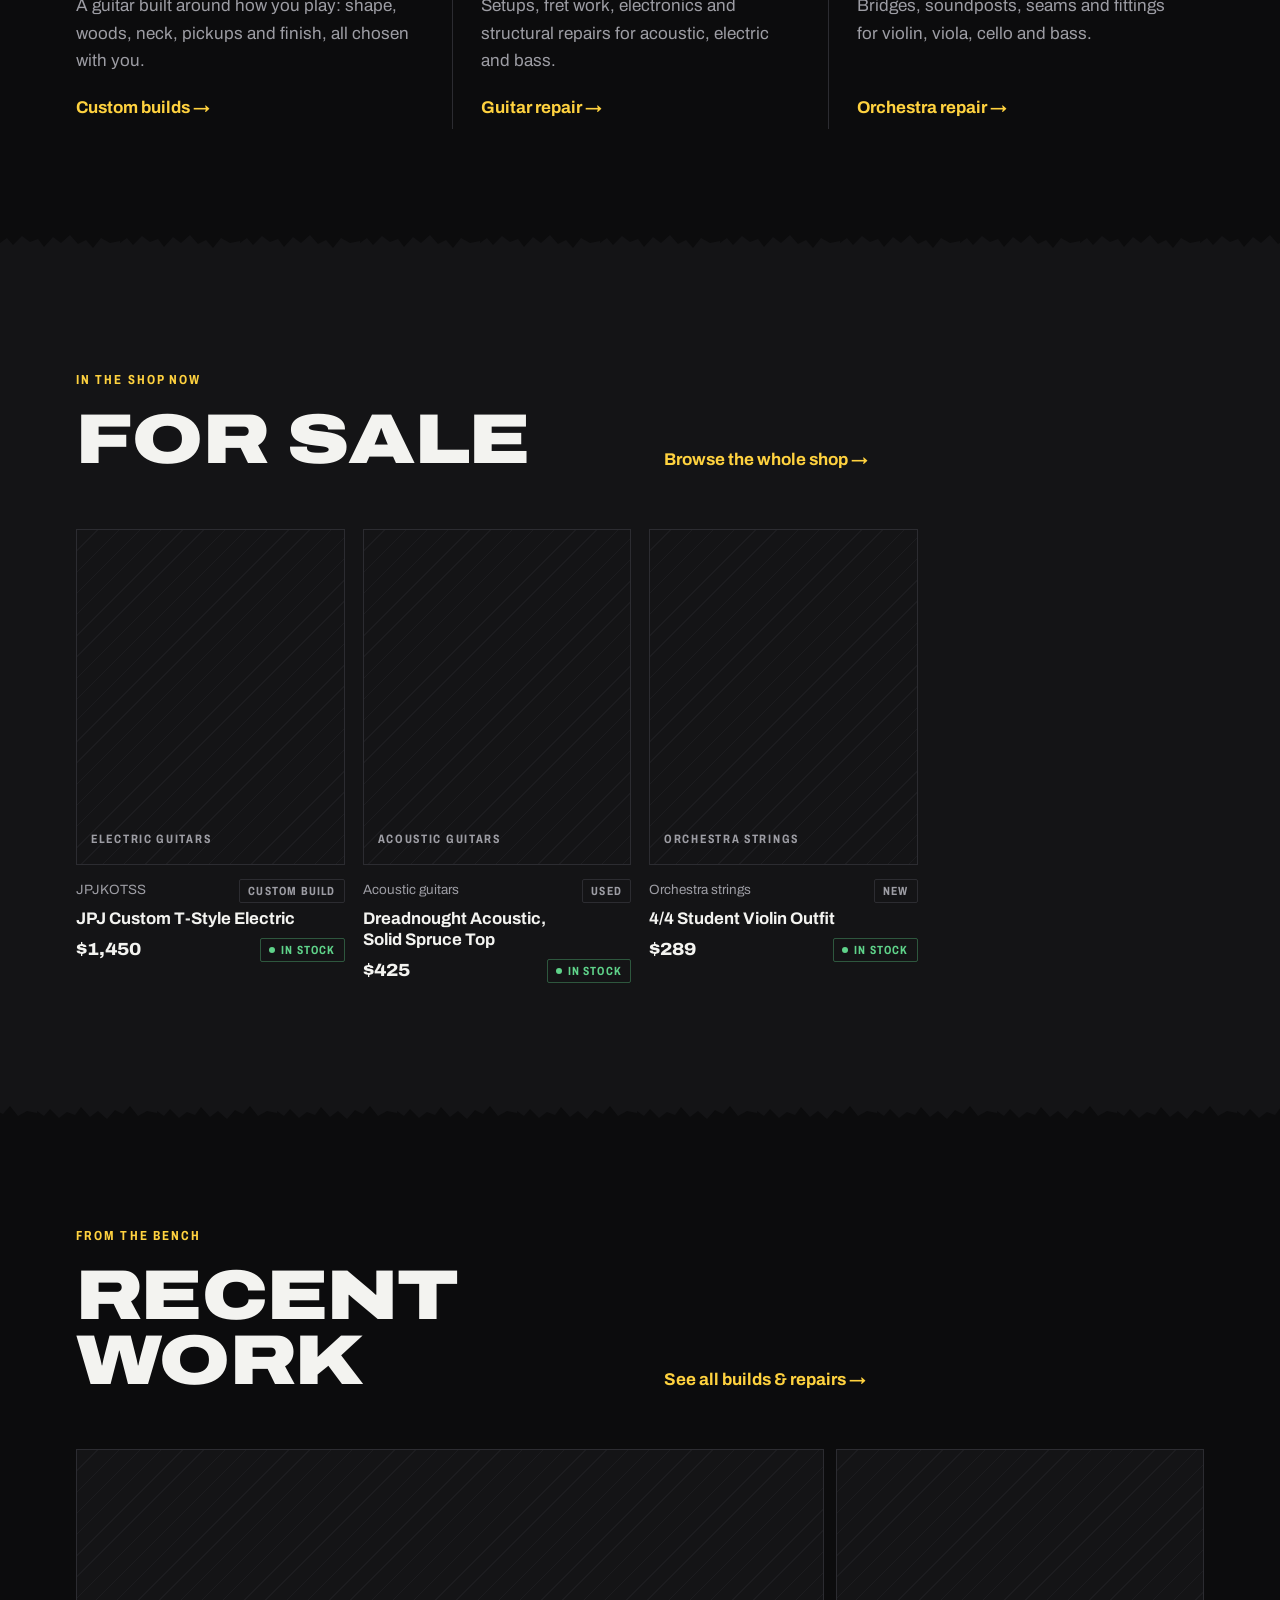
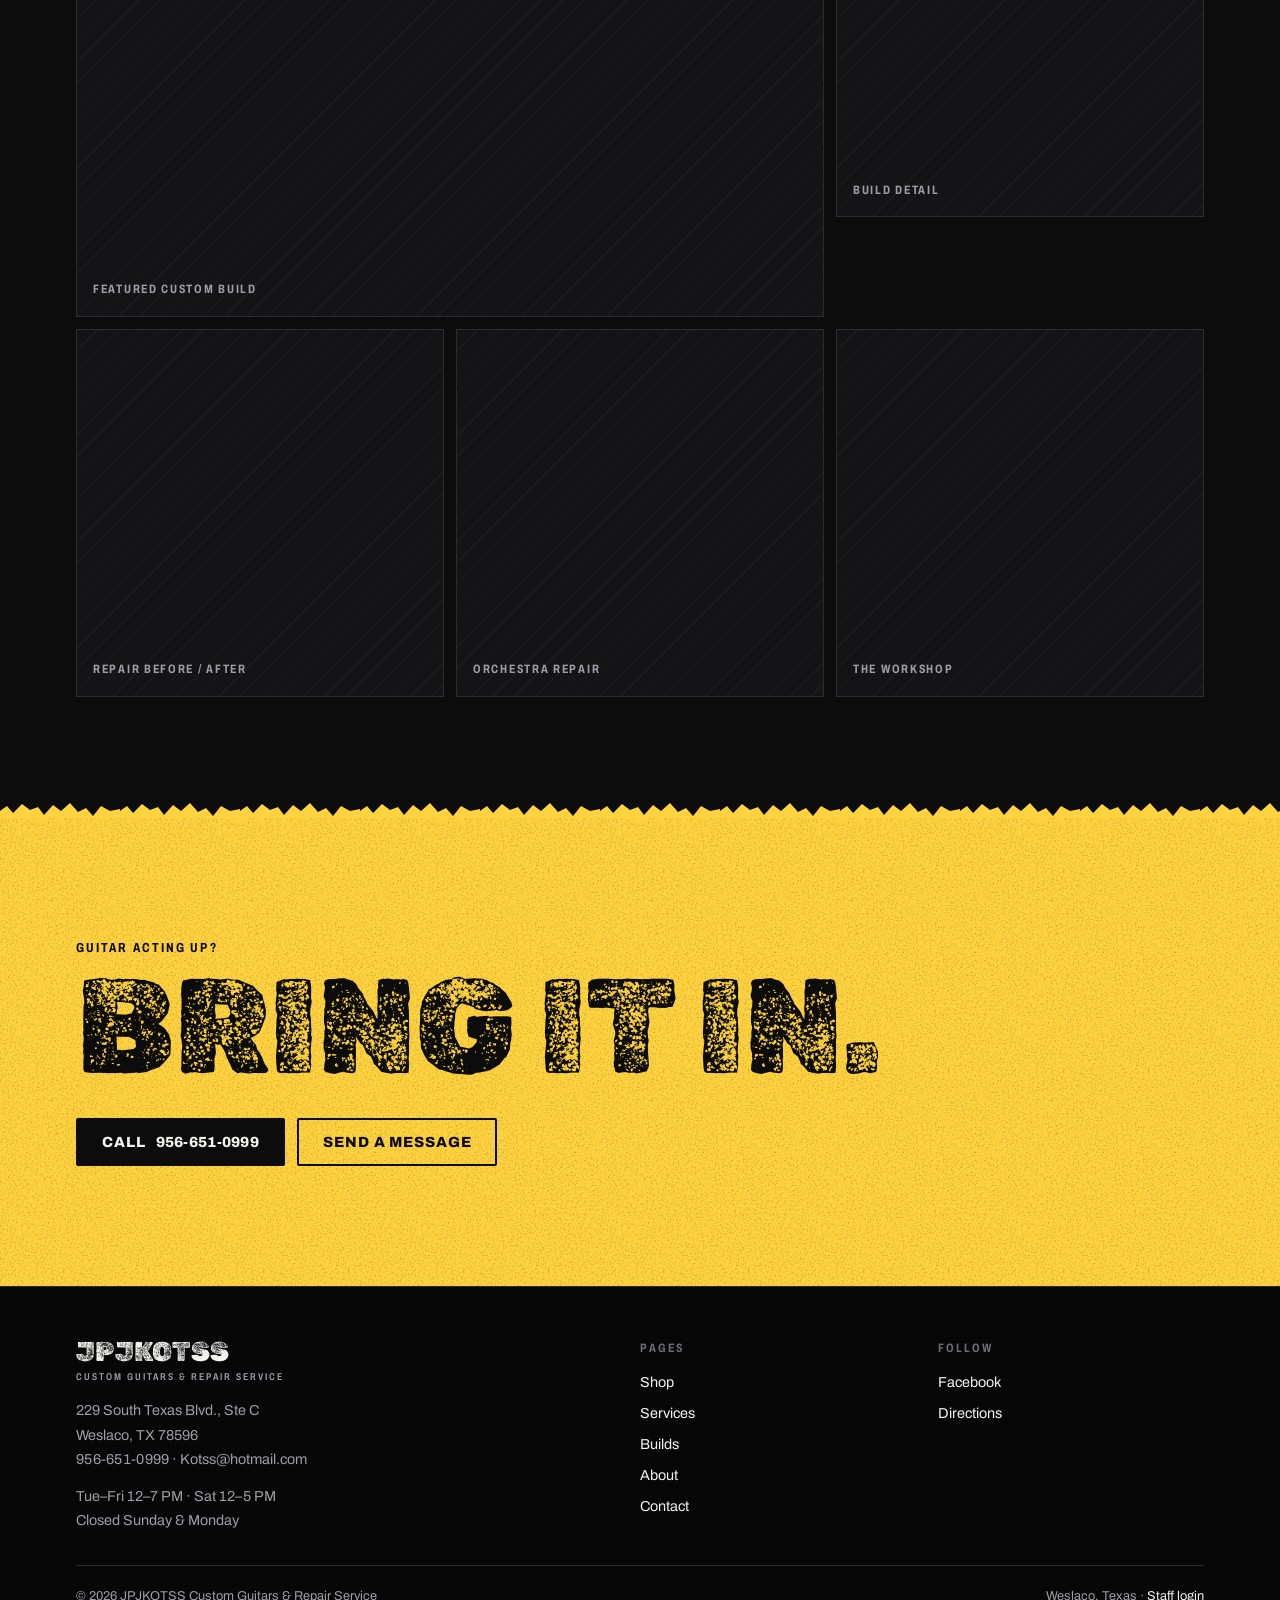
==== commit 64a581c7: "Add files via upload" ====
--- a/index.html
+++ b/index.html
@@ -4,21 +4,20 @@
   <meta charset="utf-8">
   <meta name="viewport" content="width=device-width, initial-scale=1, viewport-fit=cover">
   <title>JPJKOTSS Custom Guitars &amp; Repair | Weslaco, TX</title>
-  <meta name="claude:viewport-fit-sides" content="cover">
   <meta name="description" content="Custom guitar builds, guitar repair and orchestra instrument repair in Weslaco, Texas. JPJKOTSS Custom Guitars &amp; Repair Service in the Rio Grande Valley.">
   <link rel="preconnect" href="https://fonts.googleapis.com">
   <link rel="preconnect" href="https://fonts.gstatic.com" crossorigin>
-  <link rel="stylesheet" href="https://fonts.googleapis.com/css2?family=Big+Shoulders+Display:wght@600;800;900&amp;family=Instrument+Sans:wght@400;500;600&amp;family=JetBrains+Mono:wght@400;500&amp;display=swap">
+  <link rel="stylesheet" href="https://fonts.googleapis.com/css2?family=Archivo:ital,wdth,wght@0,62..125,400..900;1,62..125,400..900&amp;family=Rubik+Dirt&amp;display=swap">
   <link rel="stylesheet" href="css/styles.css">
   <link rel="stylesheet" href="css/shop.css">
 </head>
 <body>
   <a class="skip" href="#main">Skip to content</a>
 
-  <!-- ===== SHARED HEADER: keep identical on every page ===== -->
+  <!-- header: same on every page -->
   <header class="nav">
     <div class="wrap">
-      <a class="brand" href="index.html">JPJKOTSS<small>CUSTOM GUITARS &amp; REPAIR</small></a>
+      <a class="brand" href="index.html">JPJKOTSS<small>Custom Guitars &amp; Repair</small></a>
       <ul class="nav-links" id="nav-links">
         <li><a href="index.html">Home</a></li>
         <li><a href="shop.html">Shop</a></li>
@@ -31,41 +30,54 @@
       <button class="menu-btn" type="button" aria-controls="nav-links" aria-expanded="false" aria-label="Menu"><span></span></button>
     </div>
   </header>
-  <!-- ===== END SHARED HEADER ===== -->
 
   <main id="main">
     <section class="hero" aria-labelledby="hero-title">
       <div class="wrap">
-        <p class="eyebrow"><i></i>Luthier shop · Weslaco, Texas · Rio Grande Valley</p>
-        <h1 id="hero-title">Built by hand. <span>Fixed right.</span></h1>
-        <p class="tag">Custom guitar builds, guitar repair, and orchestra instrument repair from a working luthier's bench on South Texas Blvd.</p>
+        <p class="eyebrow">Custom guitars &amp; repair · Weslaco, TX</p>
+        <h1 id="hero-title">Built loud. <span>Fixed right.</span></h1>
+        <p class="tag">Custom builds, setups, fret work and repairs for guitars, basses and orchestra strings. Straight off a working luthier's bench in the Valley.</p>
         <div class="cta-row">
-          <a class="btn btn-primary" href="tel:+19566510999">Call <span class="mono">956-651-0999</span></a>
+          <a class="btn btn-primary" href="tel:+19566510999">Call <span class="num">956-651-0999</span></a>
           <a class="btn btn-ghost" href="shop.html">Shop guitars &amp; gear</a>
         </div>
+        <div class="sticker" aria-hidden="true">
+          <svg viewBox="0 0 200 200">
+            <defs><path id="ring" d="M100,100 m-76,0 a76,76 0 1,1 152,0 a76,76 0 1,1 -152,0"/></defs>
+            <circle cx="100" cy="100" r="98"/>
+            <text class="ring-text"><textPath href="#ring" textLength="474" lengthAdjust="spacing">Hand-built in the Valley ★ Custom guitars &amp; repair ★</textPath></text>
+            <text class="mid" x="100" y="122" text-anchor="middle">956</text>
+          </svg>
+        </div>
       </div>
-      <div class="wrap board-wrap" aria-hidden="true">
-        <div class="board" id="board"><div class="nut"></div></div>
-        <div class="fretnums" id="fretnums"></div>
-        <div class="board-cap"><span>Fret spacing drawn to scale</span><span>25.5″ scale · 17 frets</span></div>
+      <div class="wrap board-wrap">
+        <div class="board" id="board" role="button" tabindex="0" aria-label="Strum the guitar"><div class="nut"></div></div>
+        <div class="fretnums" id="fretnums" aria-hidden="true"></div>
+        <div class="board-cap"><span>Click to strum</span><span>Frets to scale · 25.5″</span></div>
       </div>
     </section>
 
-    <section class="facts" aria-label="Shop at a glance">
-      <div class="wrap">
-        <div class="fact"><b>Custom builds</b><span>Guitars made to order</span></div>
-        <div class="fact"><b>Guitar repair</b><span>Acoustic, electric &amp; bass</span></div>
-        <div class="fact"><b>Orchestra repair</b><span>Violin, viola, cello &amp; bass</span></div>
-        <div class="fact"><b>Weslaco, TX</b><span>229 S. Texas Blvd. Ste C</span></div>
+    <div class="tapes" aria-hidden="true">
+    <div class="ticker back">
+      <div class="ticker-track">
+        <span>Play it loud</span><span>Weslaco TX</span><span>RGV</span><span>956</span><span>Bring it in</span><span>Play it loud</span><span>Weslaco TX</span><span>RGV</span>
+        <span>Play it loud</span><span>Weslaco TX</span><span>RGV</span><span>956</span><span>Bring it in</span><span>Play it loud</span><span>Weslaco TX</span><span>RGV</span>
       </div>
-    </section>
+    </div>
+    <div class="ticker">
+      <div class="ticker-track">
+        <span>Custom builds</span><span>Setups</span><span>Refrets</span><span>Pickups &amp; wiring</span><span>Crack repair</span><span>Orchestra strings</span><span>Guitars for sale</span>
+        <span>Custom builds</span><span>Setups</span><span>Refrets</span><span>Pickups &amp; wiring</span><span>Crack repair</span><span>Orchestra strings</span><span>Guitars for sale</span>
+      </div>
+    </div>
+    </div>
 
     <section aria-labelledby="svc-title">
       <div class="wrap">
         <div class="sec-head">
           <p class="eyebrow">What we do</p>
           <h2 id="svc-title">Three benches, one shop</h2>
-          <p class="lede">A new guitar from raw wood, a buzzing neck that needs a setup, or a school cello with an open seam. Every job gets the same careful hands.</p>
+          <p class="lede">A new guitar from raw wood, a buzzing neck that needs a setup, or a school cello with an open seam. It all gets done here.</p>
         </div>
         <div class="services">
           <article class="svc">
@@ -108,37 +120,38 @@
           <h2 id="builds-title">Recent work</h2>
           <a class="text-link" href="builds.html">See all builds &amp; repairs →</a>
         </div>
-        <!-- PHOTO SLOTS: uncomment the <img> in each figure and set its src -->
+        <!-- photos: uncomment the <img> in each figure and set the src -->
         <div class="gallery">
-          <figure class="slot wide"><!-- <img src="images/your-photo.jpg" alt="Describe the photo"> --><figcaption>Photo · featured custom build</figcaption></figure>
-          <figure class="slot"><!-- <img src="images/your-photo.jpg" alt="Describe the photo"> --><figcaption>Photo · build detail</figcaption></figure>
-          <figure class="slot"><!-- <img src="images/your-photo.jpg" alt="Describe the photo"> --><figcaption>Photo · repair before / after</figcaption></figure>
-          <figure class="slot"><!-- <img src="images/your-photo.jpg" alt="Describe the photo"> --><figcaption>Photo · orchestra repair</figcaption></figure>
-          <figure class="slot"><!-- <img src="images/your-photo.jpg" alt="Describe the photo"> --><figcaption>Photo · the workshop</figcaption></figure>
+          <figure class="slot wide"><!-- <img src="images/your-photo.jpg" alt="Describe the photo"> --><figcaption>featured custom build</figcaption></figure>
+          <figure class="slot"><!-- <img src="images/your-photo.jpg" alt="Describe the photo"> --><figcaption>build detail</figcaption></figure>
+          <figure class="slot"><!-- <img src="images/your-photo.jpg" alt="Describe the photo"> --><figcaption>repair before / after</figcaption></figure>
+          <figure class="slot"><!-- <img src="images/your-photo.jpg" alt="Describe the photo"> --><figcaption>orchestra repair</figcaption></figure>
+          <figure class="slot"><!-- <img src="images/your-photo.jpg" alt="Describe the photo"> --><figcaption>the workshop</figcaption></figure>
         </div>
       </div>
     </section>
 
-    <section class="dark-band cta-band">
+    <section class="cta-band">
       <div class="wrap">
         <div>
-          <p class="eyebrow">Got an instrument that needs help?</p>
-          <h2>Bring it by the shop</h2>
+          <p class="eyebrow">Guitar acting up?</p>
+          <h2>Bring it in.</h2>
         </div>
         <div class="cta-row">
-          <a class="btn btn-primary" href="tel:+19566510999">Call <span class="mono">956-651-0999</span></a>
-          <a class="btn btn-ghost" href="contact.html">Send a message</a>
+          <a class="btn btn-dark" href="tel:+19566510999">Call <span class="num">956-651-0999</span></a>
+          <a class="btn btn-line" href="contact.html">Send a message</a>
         </div>
       </div>
     </section>
   </main>
 
-  <!-- ===== SHARED FOOTER: keep identical on every page ===== -->
+  <!-- footer: same on every page -->
   <footer class="site-footer">
     <div class="wrap">
       <div>
-        <a class="brand" href="index.html">JPJKOTSS<small>CUSTOM GUITARS &amp; REPAIR SERVICE</small></a>
-        <address>229 South Texas Blvd., Ste C<br>Weslaco, TX 78596<br><span class="mono">956-651-0999</span> · Kotss@hotmail.com</address>
+        <a class="brand" href="index.html">JPJKOTSS<small>Custom Guitars &amp; Repair Service</small></a>
+        <address>229 South Texas Blvd., Ste C<br>Weslaco, TX 78596<br><span class="num">956-651-0999</span> · Kotss@hotmail.com</address>
+        <p class="foot-hours">Tue–Fri 12–7 PM · Sat 12–5 PM<br>Closed Sunday &amp; Monday</p>
       </div>
       <div>
         <h4>Pages</h4>
@@ -160,7 +173,6 @@
       <p class="legal"><span>© <span data-year>2026</span> JPJKOTSS Custom Guitars &amp; Repair Service</span><span>Weslaco, Texas · <a href="admin/login.html">Staff login</a></span></p>
     </div>
   </footer>
-  <!-- ===== END SHARED FOOTER ===== -->
 
   <script src="js/main.js"></script>
   <script type="module" src="js/shop.js"></script>
--- a/css/styles.css
+++ b/css/styles.css
@@ -1,224 +1,1239 @@
-/* =========================================================
-   JPJKOTSS Custom Guitars & Repair — site styles
-   Layout: dark ebony workbench. Sunburst-finish hero bands,
-   quiet left-aligned content sections below.
-   ========================================================= */
-
-/* ---------- 1. Tokens ---------- */
-:root{
-  --bg:#f3f0ea; --surface:#e9e3d9; --raised:#fffdf9;
-  --fg:#22180f; --muted:#6b5c4d; --line:rgba(34,24,15,.14);
-  --accent:#b25e14; --accent-ink:#fffaf2;
-  --burst-1:#f2b456; --burst-2:#b4561c; --burst-3:#4a1d0e; --burst-4:#1a0f0a;
-  --ok:#2f7a45; --warn:#a8650a; --bad:#a83a2a;
-  --rosewood:#3a2016; --fret:#cfd3d6; --pearl:#efe9df; --on-burst:#fff6ea;
-  --display:"Big Shoulders Display","Arial Narrow",Impact,sans-serif;
-  --body:"Instrument Sans",system-ui,-apple-system,"Segoe UI",sans-serif;
-  --mono:"JetBrains Mono",ui-monospace,Menlo,Consolas,monospace;
-  --wrap:1120px;
-  color-scheme:light;
-}
-@media (prefers-color-scheme: dark){:root:not([data-theme="light"]){
-  --bg:#15100d; --surface:#1e1713; --raised:#271e19;
-  --fg:#f1e7db; --muted:#a8998a; --line:rgba(241,231,219,.13);
-  --accent:#eba54a; --accent-ink:#1a0f0a; --ok:#6cc58a; --warn:#f0b250; --bad:#f08a76; color-scheme:dark;
-}}
-:root[data-theme="dark"]{
-  --bg:#15100d; --surface:#1e1713; --raised:#271e19;
-  --fg:#f1e7db; --muted:#a8998a; --line:rgba(241,231,219,.13);
-  --accent:#eba54a; --accent-ink:#1a0f0a; --ok:#6cc58a; --warn:#f0b250; --bad:#f08a76; color-scheme:dark;
-}
-
-/* ---------- 2. Base ---------- */
-*{box-sizing:border-box}
-html{scroll-behavior:smooth;padding-top:env(safe-area-inset-top,0px);padding-bottom:env(safe-area-inset-bottom,0px)}
-@media (prefers-reduced-motion: reduce){html{scroll-behavior:auto}*{animation:none!important;transition:none!important}}
-body{margin:0;background:var(--bg);color:var(--fg);font-family:var(--body);font-size:17px;line-height:1.6;-webkit-font-smoothing:antialiased}
-body::before{content:"";position:fixed;inset:0 0 auto;height:env(safe-area-inset-top,0px);z-index:30;background:var(--burst-4)}
-img{max-width:100%;display:block}
-a{color:inherit}
-:focus-visible{outline:2px solid var(--accent);outline-offset:3px;border-radius:2px}
-.wrap{max-width:var(--wrap);margin-inline:auto;padding-left:max(16px,env(safe-area-inset-left,0px));padding-right:max(16px,env(safe-area-inset-right,0px))}
-h1,h2,h3{font-family:var(--display);line-height:.95;text-wrap:balance;margin:0;letter-spacing:.005em}
-h2{font-size:clamp(2.4rem,6vw,3.8rem);font-weight:800;text-transform:uppercase}
-h3{font-size:1.65rem;font-weight:800;text-transform:uppercase}
-p{margin:0}
-.eyebrow{font-family:var(--mono);font-size:.78rem;letter-spacing:.14em;text-transform:uppercase;color:var(--accent)}
-.lede{color:var(--muted);max-width:60ch}
-section{padding-block:clamp(64px,10vw,112px)}
-.alt{background:var(--surface)}
-.skip{position:absolute;left:-999px;top:8px;z-index:40;background:var(--burst-1);color:#1a0f0a;padding:8px 14px;border-radius:4px}
-.skip:focus{left:16px}
-
-/* ---------- 3. Buttons ---------- */
-.btn{display:inline-flex;align-items:center;justify-content:center;gap:10px;font:600 .98rem/1 var(--body);padding:14px 22px;border-radius:999px;text-decoration:none;border:1px solid transparent;cursor:pointer;transition:transform .15s ease,background .15s ease}
-.btn:hover{transform:translateY(-1px)}
-.btn-primary{background:var(--burst-1);color:#1a0f0a}
-.btn-ghost{border-color:rgba(255,240,220,.35);color:var(--on-burst);background:transparent}
-.btn-ghost:hover{background:rgba(255,240,220,.08)}
-.text-link{color:var(--accent);font-weight:600;text-decoration:none}
-.text-link:hover{text-decoration:underline}
-.mono{font-family:var(--mono);font-variant-numeric:tabular-nums}
-
-/* ---------- 4. Header / nav ---------- */
-.nav{position:sticky;top:env(safe-area-inset-top,0px);z-index:20;background:color-mix(in srgb,var(--burst-4) 92%,transparent);backdrop-filter:blur(10px);-webkit-backdrop-filter:blur(10px);border-bottom:1px solid rgba(255,240,220,.08);color:var(--on-burst)}
-.nav .wrap{display:flex;align-items:center;gap:16px;min-height:64px}
-.brand{font-family:var(--display);font-weight:900;font-size:1.6rem;letter-spacing:.04em;text-decoration:none;line-height:1;margin-right:auto}
-.brand small{display:block;font-family:var(--mono);font-weight:400;font-size:.62rem;letter-spacing:.16em;opacity:.7;margin-top:3px}
-.nav-links{display:flex;gap:28px;list-style:none;margin:0;padding:0;font-size:.95rem}
-.nav-links a{text-decoration:none;opacity:.78;padding-block:6px;border-bottom:2px solid transparent}
-.nav-links a:hover{opacity:1}
-.nav-links a[aria-current="page"]{opacity:1;border-bottom-color:var(--burst-1)}
-.nav .btn{padding:10px 16px;font-size:.9rem}
-.menu-btn{display:none;background:none;border:1px solid rgba(255,240,220,.3);color:var(--on-burst);border-radius:6px;width:42px;height:40px;cursor:pointer;padding:0;align-items:center;justify-content:center}
-.menu-btn span,.menu-btn span::before,.menu-btn span::after{display:block;width:18px;height:2px;background:currentColor;position:relative;content:""}
-.menu-btn span::before{position:absolute;top:-6px}
-.menu-btn span::after{position:absolute;top:6px}
-@media (max-width:860px){
-  .menu-btn{display:inline-flex}
-  .nav-links{display:none;position:absolute;left:0;right:0;top:100%;flex-direction:column;gap:0;background:var(--burst-4);border-bottom:1px solid rgba(255,240,220,.12);padding:8px max(16px,env(safe-area-inset-right,0px)) 16px max(16px,env(safe-area-inset-left,0px))}
-  .nav-links.open{display:flex}
-  .nav-links a{display:block;padding:14px 0;border-bottom:1px solid rgba(255,240,220,.08);font-size:1.05rem}
-  .nav-links a[aria-current="page"]{color:var(--burst-1);border-bottom-color:rgba(255,240,220,.08)}
-}
-@media (max-width:400px){.nav .btn{display:none}}
-
-/* ---------- 5. Hero (sunburst finish) ---------- */
-.hero{position:relative;overflow:hidden;color:var(--on-burst);padding-block:0;
-  background:radial-gradient(120% 95% at 72% 38%,var(--burst-1) 0%,#e08a32 14%,var(--burst-2) 34%,var(--burst-3) 58%,var(--burst-4) 84%)}
-.hero::after{content:"";position:absolute;inset:0;pointer-events:none;opacity:.18;mix-blend-mode:multiply;
-  background:repeating-linear-gradient(97deg,transparent 0 7px,rgba(40,15,5,.5) 7px 8px,transparent 8px 19px,rgba(40,15,5,.3) 19px 20px)}
-.hero .wrap{position:relative;z-index:1;padding-block:clamp(72px,12vw,140px) clamp(48px,7vw,80px)}
-.hero h1{font-size:clamp(3.4rem,11vw,8.4rem);font-weight:900;text-transform:uppercase;max-width:11ch;text-shadow:0 2px 30px rgba(26,15,10,.35)}
-.hero h1 span{display:block;color:var(--burst-4);mix-blend-mode:multiply;opacity:.85}
-.hero .tag{font-size:clamp(1.05rem,2vw,1.25rem);max-width:46ch;margin-top:26px;color:rgba(255,246,234,.92)}
-.hero .eyebrow{color:var(--on-burst);opacity:.85;margin-bottom:22px;display:flex;gap:10px;align-items:center;flex-wrap:wrap}
-.hero .eyebrow i{width:28px;height:1px;background:currentColor;display:inline-block}
-.cta-row{display:flex;flex-wrap:wrap;gap:12px;margin-top:36px}
-
-/* Smaller hero for inner pages */
-.hero.page{background:radial-gradient(90% 140% at 88% 0%,var(--burst-1) 0%,var(--burst-2) 26%,var(--burst-3) 55%,var(--burst-4) 85%)}
-.hero.page .wrap{padding-block:clamp(56px,9vw,104px) clamp(44px,7vw,72px)}
-.hero.page h1{font-size:clamp(2.9rem,8vw,5.6rem);max-width:14ch}
-.hero.page .tag{margin-top:20px}
-
-/* ---------- 6. Fretboard band (home only) ---------- */
-.board-wrap{position:relative;z-index:1;padding-bottom:34px}
-.hero .board-wrap{padding-block:0 34px}
-.board{position:relative;height:72px;border-radius:3px 10px 10px 3px;
-  background:linear-gradient(180deg,rgba(255,255,255,.06),rgba(0,0,0,.25)),repeating-linear-gradient(90deg,#3f2318 0 3px,#341c13 3px 5px,#3b2117 5px 11px),var(--rosewood);
-  box-shadow:0 18px 40px -18px rgba(0,0,0,.7),inset 0 1px 0 rgba(255,255,255,.08)}
-.board .nut{position:absolute;left:0;top:-3px;bottom:-3px;width:9px;background:#efe7d6;border-radius:2px;box-shadow:1px 0 3px rgba(0,0,0,.5);z-index:2}
-.board .fret{position:absolute;top:0;bottom:0;width:3px;margin-left:-1.5px;background:linear-gradient(90deg,#8d9398,var(--fret) 45%,#f6f8f9 55%,#8d9398)}
-.board .dot{position:absolute;width:14px;height:14px;margin:-7px 0 0 -7px;border-radius:50%;background:radial-gradient(circle at 35% 30%,#fff,var(--pearl) 40%,#c9d6d8 70%,#e8d9c9)}
-.board .string{position:absolute;left:0;right:0;height:1px;background:linear-gradient(90deg,rgba(230,230,230,.85),rgba(200,200,200,.6))}
-.fretnums{position:relative;height:22px;margin-top:10px;font-family:var(--mono);font-size:.7rem;color:rgba(255,246,234,.65);font-variant-numeric:tabular-nums}
-.fretnums span{position:absolute;transform:translateX(-50%)}
-.board-cap{display:flex;justify-content:space-between;gap:12px;flex-wrap:wrap;font-family:var(--mono);font-size:.7rem;letter-spacing:.1em;text-transform:uppercase;color:rgba(255,246,234,.6);margin-top:6px}
-@media (max-width:560px){.fretnums span.odd{display:none}}
-
-/* ---------- 7. Quick facts strip ---------- */
-.facts{background:var(--surface);border-bottom:1px solid var(--line);padding-block:0}
-.facts .wrap{display:grid;grid-template-columns:repeat(4,1fr)}
-.fact{padding:24px 20px 24px 0;display:flex;flex-direction:column;gap:2px;min-width:0}
-.fact+.fact{padding-left:20px;border-left:1px solid var(--line)}
-.fact b{font-family:var(--display);font-size:1.35rem;font-weight:800;text-transform:uppercase;letter-spacing:.02em}
-.fact span{color:var(--muted);font-size:.9rem}
-@media (max-width:820px){.facts .wrap{grid-template-columns:1fr 1fr}.fact:nth-child(3){padding-left:0;border-left:0}.fact:nth-child(n+3){border-top:1px solid var(--line)}}
-@media (max-width:420px){.facts .wrap{grid-template-columns:1fr}.fact,.fact+.fact{padding-left:0;border-left:0}.fact+.fact{border-top:1px solid var(--line)}}
-
-/* ---------- 8. Section header ---------- */
-.sec-head{display:grid;grid-template-columns:minmax(0,1fr) minmax(0,1fr);gap:24px 48px;align-items:end;margin-bottom:56px}
-.sec-head .eyebrow{grid-column:1/-1;margin-bottom:-8px}
-.sec-head .text-link{grid-column:2}
-@media (max-width:820px){.sec-head{grid-template-columns:1fr}.sec-head .text-link{grid-column:1}}
-
-/* ---------- 9. Services ---------- */
-.services{display:grid;grid-template-columns:repeat(3,minmax(0,1fr));border-top:2px solid var(--fg)}
-.svc{padding:28px 28px 8px 0;display:flex;flex-direction:column;gap:14px;min-width:0}
-.svc+.svc{padding-left:28px;border-left:1px solid var(--line)}
-.svc .kicker{font-family:var(--mono);font-size:.74rem;color:var(--muted);letter-spacing:.08em;text-transform:uppercase}
-.svc p{color:var(--muted)}
-.svc ul{list-style:none;margin:6px 0 0;padding:0;border-top:1px solid var(--line)}
-.svc li{padding:11px 0;border-bottom:1px solid var(--line);display:flex;justify-content:space-between;gap:12px;font-size:.98rem}
-.svc li em{font-style:normal;font-family:var(--mono);font-size:.74rem;color:var(--muted);white-space:nowrap;padding-top:3px}
-.svc .text-link{margin-top:auto;padding-top:6px}
-@media (max-width:900px){.services{grid-template-columns:1fr}.svc,.svc+.svc{padding:28px 0 8px;border-left:0}.svc+.svc{border-top:1px solid var(--line);margin-top:20px}}
-
-/* ---------- 10. Process steps ---------- */
-.steps{display:grid;grid-template-columns:repeat(4,minmax(0,1fr));gap:20px;counter-reset:s;list-style:none;margin:0;padding:0}
-.steps li{background:var(--raised);border:1px solid var(--line);border-radius:6px;padding:24px;display:flex;flex-direction:column;gap:10px;min-width:0}
-.steps li::before{counter-increment:s;content:counter(s,decimal-leading-zero);font-family:var(--mono);font-size:.8rem;color:var(--accent)}
-.steps h3{font-size:1.4rem}
-.steps p{color:var(--muted);font-size:.95rem}
-@media (max-width:900px){.steps{grid-template-columns:1fr 1fr}}
-@media (max-width:520px){.steps{grid-template-columns:1fr}}
-
-/* ---------- 11. Photo slots + gallery ----------
-   A .slot is an empty frame until you drop an <img> inside it.
-   The image fills the frame automatically (object-fit: cover). */
-.slot{position:relative;margin:0;border-radius:6px;overflow:hidden;background:var(--surface);border:1px dashed color-mix(in srgb,var(--muted) 55%,transparent);display:flex;align-items:flex-end;padding:16px;min-width:0;max-width:100%}
-.slot:has(img){border-style:solid;border-color:transparent}
-.slot img{position:absolute;inset:0;width:100%;height:100%;object-fit:cover}
-.slot figcaption{position:relative;font-family:var(--mono);font-size:.74rem;letter-spacing:.06em;text-transform:uppercase;color:var(--muted)}
-.slot:has(img) figcaption{color:#fff;background:rgba(20,12,8,.6);padding:4px 8px;border-radius:3px}
-.gallery{display:grid;grid-template-columns:repeat(6,minmax(0,1fr));gap:14px}
-.gallery .slot{grid-column:span 2;aspect-ratio:1}
-.gallery .slot.wide{grid-column:span 4;aspect-ratio:16/10}
-.gallery .slot.tall{aspect-ratio:auto}
-@media (max-width:760px){.gallery{grid-template-columns:1fr 1fr}.gallery .slot,.gallery .slot.tall{grid-column:span 1;aspect-ratio:1}.gallery .slot.wide{grid-column:1/-1;aspect-ratio:16/10}}
-.more-link{margin-top:28px;color:var(--muted)}
-
-/* ---------- 12. About ---------- */
-.about-grid{display:grid;grid-template-columns:minmax(0,5fr) minmax(0,6fr);gap:clamp(32px,6vw,80px);align-items:center}
-.about-grid .slot{aspect-ratio:4/5}
-.about-copy{display:flex;flex-direction:column;gap:20px}
-.about-copy p{color:var(--muted);max-width:58ch}
-blockquote.pull{margin:8px 0 0;padding:0 0 0 20px;border-left:3px solid var(--accent);font-family:var(--display);font-size:1.9rem;font-weight:800;text-transform:uppercase;line-height:1.05}
-@media (max-width:820px){.about-grid{grid-template-columns:1fr}.about-grid .slot{aspect-ratio:16/10}}
-.values{display:grid;grid-template-columns:repeat(3,minmax(0,1fr));gap:20px}
-.values div{border-top:2px solid var(--fg);padding-top:18px;display:flex;flex-direction:column;gap:8px;min-width:0}
-.values p{color:var(--muted)}
-@media (max-width:820px){.values{grid-template-columns:1fr}}
-
-/* ---------- 13. Dark band (contact + CTA) ---------- */
-.dark-band{background:var(--burst-4);color:var(--on-burst);background-image:radial-gradient(70% 90% at 100% 0%,rgba(180,86,28,.45),transparent 70%)}
-.dark-band .lede{color:rgba(255,246,234,.72)}
-.dark-band .eyebrow{color:var(--burst-1)}
-.cta-band .wrap{display:flex;justify-content:space-between;align-items:end;gap:32px;flex-wrap:wrap}
-.cta-band h2{max-width:14ch;margin-top:14px}
-.cta-band .cta-row{margin-top:0}
-
-/* ---------- 14. Contact ---------- */
-.contact-grid{display:grid;grid-template-columns:minmax(0,5fr) minmax(0,6fr);gap:clamp(32px,6vw,72px)}
-@media (max-width:860px){.contact-grid{grid-template-columns:1fr}}
-.info{margin:0;border-top:1px solid rgba(255,240,220,.18)}
-.info-row{display:grid;grid-template-columns:110px minmax(0,1fr);gap:16px;padding:18px 0;border-bottom:1px solid rgba(255,240,220,.18);align-items:baseline}
-.info-row dt{font-family:var(--mono);font-size:.72rem;letter-spacing:.12em;text-transform:uppercase;color:rgba(255,246,234,.55)}
-.info-row dd{margin:0;font-size:1.05rem;overflow-wrap:anywhere}
-.info-row a{color:var(--burst-1)}
-.sel{user-select:all}
-.copy{margin-left:10px;font:500 .72rem var(--mono);letter-spacing:.06em;text-transform:uppercase;color:var(--burst-1);background:none;border:1px solid rgba(242,180,86,.4);border-radius:999px;padding:4px 10px;cursor:pointer;vertical-align:middle}
-.copy:hover{background:rgba(242,180,86,.12)}
-.contact-form{display:grid;grid-template-columns:1fr 1fr;gap:16px;background:rgba(255,240,220,.04);border:1px solid rgba(255,240,220,.14);border-radius:8px;padding:clamp(20px,3vw,32px)}
-.contact-form .full{grid-column:1/-1}
-.contact-form label{display:flex;flex-direction:column;gap:7px;font-size:.85rem;color:rgba(255,246,234,.75);min-width:0}
-.contact-form input,.contact-form select,.contact-form textarea{font:inherit;font-size:1rem;color:var(--on-burst);background:rgba(0,0,0,.25);border:1px solid rgba(255,240,220,.2);border-radius:5px;padding:12px 14px;width:100%;color-scheme:dark}
-.contact-form input:focus,.contact-form select:focus,.contact-form textarea:focus{outline:none;border-color:var(--burst-1);box-shadow:0 0 0 3px rgba(242,180,86,.2)}
-.contact-form textarea{min-height:120px;resize:vertical}
-.contact-form .btn{justify-self:start}
-.form-note{font-size:.85rem;color:rgba(255,246,234,.6)}
-.form-note[data-state="ok"]{color:var(--burst-1)}
-@media (max-width:520px){.contact-form{grid-template-columns:1fr}.info-row{grid-template-columns:1fr;gap:4px}}
-
-/* ---------- 15. Footer ---------- */
-.site-footer{background:var(--burst-4);color:rgba(255,246,234,.6);border-top:1px solid rgba(255,240,220,.1);font-size:.9rem}
-.site-footer .wrap{display:grid;grid-template-columns:minmax(0,2fr) repeat(2,minmax(0,1fr));gap:32px;padding-block:48px 24px}
-.site-footer .brand{color:var(--on-burst)}
-.site-footer h4{font:500 .72rem var(--mono);letter-spacing:.12em;text-transform:uppercase;color:rgba(255,246,234,.5);margin:0 0 12px}
-.site-footer ul{list-style:none;margin:0;padding:0;display:flex;flex-direction:column;gap:8px}
-.site-footer a{color:rgba(255,246,234,.85);text-decoration:none}
-.site-footer a:hover{color:var(--burst-1)}
-.site-footer address{font-style:normal;margin-top:14px;line-height:1.7}
-.site-footer .legal{grid-column:1/-1;border-top:1px solid rgba(255,240,220,.1);padding-top:20px;display:flex;justify-content:space-between;gap:12px;flex-wrap:wrap;font-size:.8rem}
-@media (max-width:700px){.site-footer .wrap{grid-template-columns:1fr 1fr}.site-footer .wrap>div:first-child{grid-column:1/-1}}
+/* JPJKOTSS — main site styles */
+
+:root {
+  --bg: #0c0c0d;
+  --bg-2: #141416;
+  --bg-3: #1c1c1f;
+  --line: #2c2c31;
+  --text: #f3f3f0;
+  --dim: #9d9da4;
+  --hot: #ffd23f;
+  --ink: #0c0c0d;
+  --ok: #5fd38a;
+  --warn: #ff9a3c;
+  --bad: #ff5c5c;
+
+  --font: "Archivo", "Helvetica Neue", Arial, sans-serif;
+  --grit: "Rubik Dirt", "Archivo", Impact, sans-serif;
+  --max: 1160px;
+  --gutter: max(16px, env(safe-area-inset-left, 0px));
+
+  color-scheme: dark;
+}
+
+* {
+  box-sizing: border-box;
+}
+
+html {
+  scroll-behavior: smooth;
+  overflow-x: clip;
+}
+
+body {
+  margin: 0;
+  background: var(--bg);
+  color: var(--text);
+  font-family: var(--font);
+  font-size: 17px;
+  line-height: 1.6;
+  -webkit-font-smoothing: antialiased;
+  overflow-x: clip;
+}
+
+img {
+  display: block;
+  max-width: 100%;
+}
+
+a {
+  color: inherit;
+}
+
+p {
+  margin: 0;
+}
+
+h1, h2, h3 {
+  margin: 0;
+  font-stretch: 125%;
+  font-weight: 900;
+  line-height: .92;
+  letter-spacing: -.01em;
+  text-transform: uppercase;
+  text-wrap: balance;
+}
+
+h2 {
+  font-size: clamp(2.3rem, 6vw, 4.4rem);
+}
+
+h3 {
+  font-size: 1.45rem;
+}
+
+:focus-visible {
+  outline: 2px solid var(--hot);
+  outline-offset: 3px;
+}
+
+@media (prefers-reduced-motion: reduce) {
+  html { scroll-behavior: auto; }
+  *, *::before, *::after { animation: none !important; transition: none !important; }
+}
+
+.wrap {
+  max-width: var(--max);
+  margin-inline: auto;
+  padding-left: var(--gutter);
+  padding-right: max(16px, env(safe-area-inset-right, 0px));
+}
+
+section {
+  padding-block: clamp(64px, 10vw, 120px);
+}
+
+.alt,
+.dark-band {
+  position: relative;
+  background: var(--bg-2);
+}
+
+/* torn paper edge on top and bottom of the lighter sections */
+.alt::before,
+.alt::after,
+.dark-band::before,
+.cta-band::before {
+  content: "";
+  position: absolute;
+  left: 0;
+  right: 0;
+  z-index: 1;
+  height: 16px;
+  background: var(--bg-2);
+  pointer-events: none;
+  -webkit-mask: var(--torn) repeat-x 0 0 / 120px 16px;
+  mask: var(--torn) repeat-x 0 0 / 120px 16px;
+}
+.alt::before,
+.dark-band::before,
+.cta-band::before {
+  top: -15px;
+}
+.alt::after {
+  bottom: -15px;
+  transform: scaleY(-1);
+  -webkit-mask-position: 37px 0;
+  mask-position: 37px 0;
+}
+
+:root {
+  --torn: url("data:image/svg+xml,%3Csvg xmlns='http://www.w3.org/2000/svg' viewBox='0 0 120 16' preserveAspectRatio='none'%3E%3Cpath d='M0 16V9l7-5 6 7 9-9 8 6 8-3 6 8 9-10 8 6 9-8 8 9 8-4 7 8 8-10 9 5 10-2V16z'/%3E%3C/svg%3E");
+}
+
+.tight-top {
+  padding-top: clamp(36px, 5vw, 60px);
+}
+
+.eyebrow {
+  font-stretch: 75%;
+  font-weight: 700;
+  font-size: .82rem;
+  letter-spacing: .16em;
+  text-transform: uppercase;
+  color: var(--hot);
+}
+
+.lede {
+  max-width: 58ch;
+  color: var(--dim);
+}
+
+.num {
+  font-variant-numeric: tabular-nums;
+  letter-spacing: .02em;
+}
+
+.skip {
+  position: absolute;
+  top: 8px;
+  left: -999px;
+  z-index: 50;
+  padding: 8px 14px;
+  background: var(--hot);
+  color: var(--ink);
+}
+.skip:focus {
+  left: 16px;
+}
+
+/* buttons */
+
+.btn {
+  display: inline-flex;
+  align-items: center;
+  justify-content: center;
+  gap: 10px;
+  padding: 15px 24px;
+  border: 2px solid transparent;
+  border-radius: 2px;
+  font: inherit;
+  font-weight: 800;
+  font-size: .92rem;
+  letter-spacing: .06em;
+  line-height: 1;
+  text-transform: uppercase;
+  text-decoration: none;
+  cursor: pointer;
+  transition: transform .12s, box-shadow .12s, background .12s, color .12s;
+}
+
+.btn-primary {
+  background: var(--hot);
+  color: var(--ink);
+}
+.btn-primary:hover {
+  transform: translate(-2px, -2px);
+  box-shadow: 4px 4px 0 var(--text);
+}
+
+.btn-ghost {
+  border-color: var(--text);
+  color: var(--text);
+}
+.btn-ghost:hover {
+  background: var(--text);
+  color: var(--ink);
+}
+
+.btn-dark {
+  background: var(--ink);
+  color: var(--text);
+}
+.btn-dark:hover {
+  transform: translate(-2px, -2px);
+  box-shadow: 4px 4px 0 rgba(0, 0, 0, .35);
+}
+
+.btn-line {
+  border-color: var(--ink);
+  color: var(--ink);
+}
+.btn-line:hover {
+  background: var(--ink);
+  color: var(--hot);
+}
+
+.text-link {
+  color: var(--hot);
+  font-weight: 700;
+  text-decoration: none;
+}
+.text-link:hover {
+  text-decoration: underline;
+  text-underline-offset: 4px;
+}
+
+.cta-row {
+  display: flex;
+  flex-wrap: wrap;
+  gap: 12px;
+  margin-top: 36px;
+}
+
+/* header */
+
+.nav {
+  position: sticky;
+  top: 0;
+  z-index: 20;
+  padding-top: env(safe-area-inset-top, 0px);
+  background: rgba(12, 12, 13, .92);
+  backdrop-filter: blur(10px);
+  -webkit-backdrop-filter: blur(10px);
+  border-bottom: 1px solid var(--line);
+}
+
+.nav .wrap {
+  display: flex;
+  align-items: center;
+  gap: 20px;
+  min-height: 66px;
+}
+
+.brand {
+  margin-right: auto;
+  font-family: var(--grit);
+  font-weight: 900;
+  font-stretch: 125%;
+  font-synthesis: none;
+  font-size: 1.7rem;
+  line-height: 1;
+  letter-spacing: .01em;
+  text-decoration: none;
+}
+
+.brand small {
+  display: block;
+  font-family: var(--font);
+  margin-top: 4px;
+  font-stretch: 75%;
+  font-weight: 600;
+  font-size: .62rem;
+  letter-spacing: .2em;
+  text-transform: uppercase;
+  color: var(--dim);
+}
+
+.nav-links {
+  display: flex;
+  gap: 26px;
+  margin: 0;
+  padding: 0;
+  list-style: none;
+}
+
+.nav-links a {
+  display: block;
+  padding-block: 6px;
+  border-bottom: 2px solid transparent;
+  font-stretch: 75%;
+  font-weight: 700;
+  font-size: .95rem;
+  letter-spacing: .1em;
+  text-transform: uppercase;
+  text-decoration: none;
+  color: var(--dim);
+}
+.nav-links a:hover {
+  color: var(--text);
+}
+.nav-links a[aria-current="page"] {
+  color: var(--text);
+  border-bottom-color: var(--hot);
+}
+
+.nav .btn {
+  padding: 11px 16px;
+  font-size: .8rem;
+}
+
+.menu-btn {
+  display: none;
+  align-items: center;
+  justify-content: center;
+  width: 44px;
+  height: 42px;
+  padding: 0;
+  border: 2px solid var(--line);
+  border-radius: 2px;
+  background: none;
+  color: var(--text);
+  cursor: pointer;
+}
+
+.menu-btn span,
+.menu-btn span::before,
+.menu-btn span::after {
+  content: "";
+  position: relative;
+  display: block;
+  width: 18px;
+  height: 2px;
+  background: currentColor;
+}
+.menu-btn span::before { position: absolute; top: -6px; }
+.menu-btn span::after { position: absolute; top: 6px; }
+
+@media (max-width: 860px) {
+  .menu-btn {
+    display: inline-flex;
+  }
+
+  .nav-links {
+    display: none;
+    position: absolute;
+    top: 100%;
+    left: 0;
+    right: 0;
+    flex-direction: column;
+    gap: 0;
+    padding: 8px var(--gutter) 18px;
+    background: var(--bg);
+    border-bottom: 1px solid var(--line);
+  }
+  .nav-links.open {
+    display: flex;
+  }
+  .nav-links a {
+    padding: 14px 0;
+    border-bottom: 1px solid var(--line);
+    font-size: 1.1rem;
+  }
+  .nav-links a[aria-current="page"] {
+    color: var(--hot);
+    border-bottom-color: var(--line);
+  }
+}
+
+@media (max-width: 400px) {
+  .nav .btn { display: none; }
+}
+
+/* hero */
+
+.hero {
+  position: relative;
+  overflow: hidden;
+  padding-block: 0;
+  background:
+    radial-gradient(ellipse 55% 75% at 78% -15%, rgba(255, 255, 255, .17), transparent 70%),
+    radial-gradient(ellipse 40% 50% at 10% 110%, rgba(255, 210, 63, .10), transparent 70%),
+    var(--bg);
+}
+
+/* halftone dots under the spotlight */
+.hero::before {
+  content: "";
+  position: absolute;
+  inset: 0;
+  pointer-events: none;
+  background-image: radial-gradient(rgba(255, 255, 255, .2) 1.1px, transparent 1.7px);
+  background-size: 7px 7px;
+  -webkit-mask-image: radial-gradient(ellipse 45% 65% at 88% 20%, #000, transparent 75%);
+  mask-image: radial-gradient(ellipse 45% 65% at 88% 20%, #000, transparent 75%);
+}
+
+/* film grain */
+.hero::after {
+  content: "";
+  position: absolute;
+  inset: 0;
+  pointer-events: none;
+  opacity: .09;
+  background-image: url("data:image/svg+xml,%3Csvg xmlns='http://www.w3.org/2000/svg' width='160' height='160'%3E%3Cfilter id='n'%3E%3CfeTurbulence type='fractalNoise' baseFrequency='.9' numOctaves='2' stitchTiles='stitch'/%3E%3C/filter%3E%3Crect width='100%25' height='100%25' filter='url(%23n)'/%3E%3C/svg%3E");
+}
+
+.hero .wrap {
+  position: relative;
+  z-index: 1;
+  padding-block: clamp(72px, 12vw, 150px) clamp(40px, 6vw, 72px);
+}
+
+.hero h1 {
+  max-width: 11ch;
+  font-family: var(--grit);
+  font-weight: 900;
+  font-stretch: 125%;
+  font-synthesis: none;
+  font-size: clamp(3.4rem, 12vw, 9.6rem);
+  line-height: .84;
+  letter-spacing: -.01em;
+}
+
+.hero h1 span {
+  display: block;
+  color: var(--hot);
+  transform: rotate(-2deg);
+  transform-origin: left;
+}
+
+/* Rubik Dirt only comes in one weight. font-synthesis stops the browser faking a bold,
+   while the 900 still applies if it falls back to Archivo */
+
+/* rotating sticker */
+.sticker {
+  position: absolute;
+  right: max(16px, env(safe-area-inset-right, 0px));
+  bottom: clamp(36px, 6vw, 80px);
+  width: clamp(104px, 15vw, 190px);
+  transform: rotate(-12deg);
+}
+.sticker svg {
+  display: block;
+  width: 100%;
+  animation: spin 30s linear infinite;
+}
+.sticker circle {
+  fill: var(--hot);
+}
+.sticker text {
+  fill: var(--ink);
+  font-family: var(--font);
+  font-stretch: 75%;
+  font-weight: 800;
+  font-size: 17px;
+  text-transform: uppercase;
+}
+.sticker .mid {
+  font-family: var(--grit);
+  font-weight: 900;
+  font-stretch: 125%;
+  font-synthesis: none;
+  font-size: 58px;
+}
+
+@keyframes spin {
+  to { transform: rotate(360deg); }
+}
+
+.hero .eyebrow {
+  margin-bottom: 24px;
+}
+
+.hero .tag {
+  max-width: 48ch;
+  margin-top: 28px;
+  font-size: clamp(1.05rem, 2vw, 1.22rem);
+  color: #cfcfd3;
+}
+
+.hero.page .wrap {
+  padding-block: clamp(56px, 9vw, 110px) clamp(44px, 6vw, 70px);
+}
+.hero.page h1 {
+  max-width: 14ch;
+  font-family: var(--grit);
+  font-weight: 900;
+  font-stretch: 125%;
+  font-synthesis: none;
+  font-size: clamp(3rem, 9vw, 6.8rem);
+  line-height: .88;
+}
+.hero.page .tag {
+  margin-top: 22px;
+}
+.hero.page {
+  border-bottom: 1px solid var(--line);
+}
+
+/* fretboard (home) */
+
+.board-wrap {
+  position: relative;
+  z-index: 1;
+}
+.hero .board-wrap {
+  padding-block: 0 56px;
+}
+
+.board {
+  position: relative;
+  height: 74px;
+  border-radius: 2px 8px 8px 2px;
+  background:
+    linear-gradient(180deg, rgba(255, 255, 255, .05), rgba(0, 0, 0, .35)),
+    repeating-linear-gradient(90deg, #1b1715 0 2px, #141110 2px 5px, #191513 5px 9px);
+  box-shadow: 0 24px 50px -20px #000, inset 0 1px 0 rgba(255, 255, 255, .06);
+}
+
+.board .nut {
+  position: absolute;
+  top: -3px;
+  bottom: -3px;
+  left: 0;
+  z-index: 2;
+  width: 9px;
+  border-radius: 2px;
+  background: #ece8de;
+}
+
+.board .fret {
+  position: absolute;
+  top: 0;
+  bottom: 0;
+  width: 3px;
+  margin-left: -1.5px;
+  background: linear-gradient(90deg, #7c8186, #d9dde0 45%, #fff 55%, #7c8186);
+}
+
+.board .dot {
+  position: absolute;
+  width: 14px;
+  height: 14px;
+  margin: -7px 0 0 -7px;
+  border-radius: 50%;
+  background: radial-gradient(circle at 35% 30%, #fff, #e7e9ea 45%, #b9c6ca);
+}
+
+.board {
+  cursor: pointer;
+}
+
+.board .string {
+  position: absolute;
+  left: 0;
+  right: 0;
+  height: 1px;
+  background: linear-gradient(90deg, rgba(235, 235, 235, .9), rgba(190, 190, 190, .55));
+}
+
+/* a plucked string blurs out and settles back */
+.board .string.ring {
+  animation: ring .9s ease-out;
+}
+
+@keyframes ring {
+  0% { background: var(--hot); box-shadow: 0 -4px 0 rgba(255, 210, 63, .5), 0 4px 0 rgba(255, 210, 63, .5); }
+  25% { box-shadow: 0 -3px 0 rgba(255, 210, 63, .35), 0 3px 0 rgba(255, 210, 63, .35); }
+  60% { box-shadow: 0 -1px 0 rgba(255, 255, 255, .25), 0 1px 0 rgba(255, 255, 255, .25); }
+  100% { box-shadow: none; }
+}
+
+.fretnums {
+  position: relative;
+  height: 22px;
+  margin-top: 10px;
+  font-size: .72rem;
+  font-weight: 700;
+  font-variant-numeric: tabular-nums;
+  color: var(--dim);
+}
+.fretnums span {
+  position: absolute;
+  transform: translateX(-50%);
+}
+
+.board-cap {
+  display: flex;
+  justify-content: space-between;
+  gap: 12px;
+  margin-top: 4px;
+  font-stretch: 75%;
+  font-weight: 600;
+  font-size: .72rem;
+  letter-spacing: .16em;
+  text-transform: uppercase;
+  color: #6c6c73;
+}
+
+@media (max-width: 560px) {
+  .fretnums span.odd { display: none; }
+}
+
+/* two crossed strips of tape under the home hero */
+
+.tapes {
+  position: relative;
+  z-index: 2;
+  height: clamp(100px, 13vw, 140px);
+  margin-top: -40px;
+}
+
+.ticker {
+  position: absolute;
+  top: 50%;
+  left: -4vw;
+  right: -4vw;
+  overflow: hidden;
+  padding-block: 13px;
+  background: var(--hot);
+  color: var(--ink);
+  transform: translateY(-50%) rotate(-2.6deg);
+  box-shadow: 0 10px 30px rgba(0, 0, 0, .5);
+}
+
+.ticker.back {
+  background: var(--text);
+  transform: translateY(-50%) rotate(2.2deg);
+}
+.ticker.back .ticker-track {
+  animation-direction: reverse;
+  animation-duration: 46s;
+}
+
+.ticker-track {
+  display: flex;
+  width: max-content;
+  animation: ticker 38s linear infinite;
+}
+
+.ticker span {
+  font-stretch: 125%;
+  font-style: italic;
+  font-weight: 900;
+  font-size: clamp(1.05rem, 2.4vw, 1.5rem);
+  text-transform: uppercase;
+  white-space: nowrap;
+}
+.ticker span::after {
+  content: "/";
+  margin-inline: .7em;
+  opacity: .45;
+}
+
+@keyframes ticker {
+  to { transform: translateX(-50%); }
+}
+
+/* section headings */
+
+.sec-head {
+  display: grid;
+  grid-template-columns: minmax(0, 1fr) minmax(0, 1fr);
+  align-items: end;
+  gap: 24px 48px;
+  margin-bottom: 56px;
+}
+.sec-head .eyebrow {
+  grid-column: 1 / -1;
+  margin-bottom: -6px;
+}
+.sec-head .text-link {
+  grid-column: 2;
+}
+
+@media (max-width: 820px) {
+  .sec-head { grid-template-columns: 1fr; }
+  .sec-head .text-link { grid-column: 1; }
+}
+
+/* services */
+
+.services {
+  display: grid;
+  grid-template-columns: repeat(3, minmax(0, 1fr));
+  border-top: 3px solid var(--hot);
+}
+
+.svc {
+  display: flex;
+  flex-direction: column;
+  gap: 14px;
+  min-width: 0;
+  padding: 28px 28px 8px 0;
+}
+.svc + .svc {
+  padding-left: 28px;
+  border-left: 1px solid var(--line);
+}
+
+.svc .kicker {
+  font-stretch: 75%;
+  font-weight: 700;
+  font-size: .78rem;
+  letter-spacing: .16em;
+  text-transform: uppercase;
+  color: var(--dim);
+}
+
+.svc p {
+  color: var(--dim);
+}
+
+.svc ul {
+  margin: 6px 0 0;
+  padding: 0;
+  list-style: none;
+  border-top: 1px solid var(--line);
+}
+
+.svc li {
+  display: flex;
+  justify-content: space-between;
+  gap: 12px;
+  padding: 11px 0;
+  border-bottom: 1px solid var(--line);
+  font-size: .97rem;
+}
+
+.svc li em {
+  padding-top: 3px;
+  font-style: normal;
+  font-stretch: 75%;
+  font-weight: 600;
+  font-size: .76rem;
+  letter-spacing: .1em;
+  text-transform: uppercase;
+  white-space: nowrap;
+  color: var(--dim);
+}
+
+.svc .text-link {
+  margin-top: auto;
+  padding-top: 6px;
+}
+
+@media (max-width: 900px) {
+  .services { grid-template-columns: 1fr; }
+  .svc, .svc + .svc { padding: 28px 0 8px; border-left: 0; }
+  .svc + .svc { margin-top: 20px; border-top: 1px solid var(--line); }
+}
+
+/* repair steps */
+
+.steps {
+  display: grid;
+  grid-template-columns: repeat(4, minmax(0, 1fr));
+  gap: 16px;
+  margin: 0;
+  padding: 0;
+  list-style: none;
+  counter-reset: step;
+}
+
+.steps li {
+  display: flex;
+  flex-direction: column;
+  gap: 10px;
+  min-width: 0;
+  padding: 24px;
+  background: var(--bg-3);
+  border: 1px solid var(--line);
+}
+
+/* step numbers sit on a guitar pick */
+.steps li::before {
+  counter-increment: step;
+  content: counter(step);
+  display: grid;
+  place-items: center;
+  width: 52px;
+  height: 56px;
+  padding-bottom: 8px;
+  background: var(--hot);
+  color: var(--ink);
+  font-stretch: 125%;
+  font-weight: 900;
+  font-size: 1.5rem;
+  -webkit-mask: url("data:image/svg+xml,%3Csvg xmlns='http://www.w3.org/2000/svg' viewBox='0 0 100 108'%3E%3Cpath d='M50 0c30 0 50 10 50 34 0 30-34 74-50 74S0 64 0 34C0 10 20 0 50 0z'/%3E%3C/svg%3E") center / contain no-repeat;
+  mask: url("data:image/svg+xml,%3Csvg xmlns='http://www.w3.org/2000/svg' viewBox='0 0 100 108'%3E%3Cpath d='M50 0c30 0 50 10 50 34 0 30-34 74-50 74S0 64 0 34C0 10 20 0 50 0z'/%3E%3C/svg%3E") center / contain no-repeat;
+}
+
+.steps li:nth-child(even)::before {
+  transform: rotate(8deg);
+}
+.steps li:nth-child(odd)::before {
+  transform: rotate(-6deg);
+}
+
+.steps h3 {
+  font-size: 1.25rem;
+}
+
+.steps p {
+  font-size: .95rem;
+  color: var(--dim);
+}
+
+@media (max-width: 900px) {
+  .steps { grid-template-columns: 1fr 1fr; }
+}
+@media (max-width: 520px) {
+  .steps { grid-template-columns: 1fr; }
+}
+
+/* photo slots. drop an <img> inside and it fills the frame */
+
+.slot {
+  position: relative;
+  display: flex;
+  align-items: flex-end;
+  min-width: 0;
+  max-width: 100%;
+  margin: 0;
+  padding: 16px;
+  overflow: hidden;
+  border: 1px solid var(--line);
+  background: repeating-linear-gradient(135deg, var(--bg-2) 0 14px, var(--bg-3) 14px 15px);
+}
+
+.slot img {
+  position: absolute;
+  inset: 0;
+  width: 100%;
+  height: 100%;
+  object-fit: cover;
+}
+
+.slot figcaption {
+  position: relative;
+  font-stretch: 75%;
+  font-weight: 700;
+  font-size: .76rem;
+  letter-spacing: .14em;
+  text-transform: uppercase;
+  color: var(--dim);
+}
+
+.slot:has(img) {
+  border-color: transparent;
+}
+.slot:has(img) figcaption {
+  padding: 4px 8px;
+  background: var(--hot);
+  color: var(--ink);
+}
+
+.gallery {
+  display: grid;
+  grid-template-columns: repeat(6, minmax(0, 1fr));
+  gap: 12px;
+}
+.gallery .slot {
+  grid-column: span 2;
+  aspect-ratio: 1;
+}
+.gallery .slot.wide {
+  grid-column: span 4;
+  aspect-ratio: 16 / 10;
+}
+
+@media (max-width: 760px) {
+  .gallery { grid-template-columns: 1fr 1fr; }
+  .gallery .slot { grid-column: span 1; }
+  .gallery .slot.wide { grid-column: 1 / -1; }
+}
+
+.more-link {
+  margin-top: 28px;
+  color: var(--dim);
+}
+
+/* about */
+
+.about-grid {
+  display: grid;
+  grid-template-columns: minmax(0, 5fr) minmax(0, 6fr);
+  align-items: center;
+  gap: clamp(32px, 6vw, 80px);
+}
+.about-grid .slot {
+  aspect-ratio: 4 / 5;
+}
+
+.about-copy {
+  display: flex;
+  flex-direction: column;
+  gap: 20px;
+}
+.about-copy p {
+  max-width: 58ch;
+  color: var(--dim);
+}
+
+blockquote.pull {
+  margin: 8px 0 0;
+  padding-left: 20px;
+  border-left: 4px solid var(--hot);
+  font-stretch: 125%;
+  font-weight: 900;
+  font-size: 1.8rem;
+  line-height: 1;
+  text-transform: uppercase;
+}
+
+@media (max-width: 820px) {
+  .about-grid { grid-template-columns: 1fr; }
+  .about-grid .slot { aspect-ratio: 16 / 10; }
+}
+
+.values {
+  display: grid;
+  grid-template-columns: repeat(3, minmax(0, 1fr));
+  gap: 24px;
+}
+.values > div {
+  display: flex;
+  flex-direction: column;
+  gap: 10px;
+  min-width: 0;
+  padding-top: 18px;
+  border-top: 3px solid var(--hot);
+}
+.values p {
+  color: var(--dim);
+}
+
+@media (max-width: 820px) {
+  .values { grid-template-columns: 1fr; }
+}
+
+/* yellow call-to-action band */
+
+.cta-band {
+  position: relative;
+  background: var(--hot);
+  color: var(--ink);
+}
+.cta-band::before {
+  background: var(--hot);
+}
+.cta-band::after {
+  content: "";
+  position: absolute;
+  inset: 0;
+  pointer-events: none;
+  opacity: .22;
+  mix-blend-mode: multiply;
+  background-image: url("data:image/svg+xml,%3Csvg xmlns='http://www.w3.org/2000/svg' width='200' height='200'%3E%3Cfilter id='n'%3E%3CfeTurbulence type='fractalNoise' baseFrequency='.6' numOctaves='3' stitchTiles='stitch'/%3E%3CfeColorMatrix values='0 0 0 0 0 0 0 0 0 0 0 0 0 0 0 0 0 0 2.4 -1.2'/%3E%3C/filter%3E%3Crect width='100%25' height='100%25' filter='url(%23n)'/%3E%3C/svg%3E");
+}
+.cta-band .wrap {
+  position: relative;
+  z-index: 1;
+}
+.cta-band .wrap {
+  display: flex;
+  flex-wrap: wrap;
+  justify-content: space-between;
+  align-items: end;
+  gap: 32px;
+}
+.cta-band .eyebrow {
+  color: var(--ink);
+}
+.cta-band h2 {
+  margin-top: 12px;
+  font-family: var(--grit);
+  font-weight: 900;
+  font-stretch: 125%;
+  font-synthesis: none;
+  font-size: clamp(3.4rem, 12vw, 8.4rem);
+  line-height: .86;
+}
+.cta-band .cta-row {
+  margin-top: 0;
+}
+
+/* contact */
+
+.contact-grid {
+  display: grid;
+  grid-template-columns: minmax(0, 5fr) minmax(0, 6fr);
+  gap: clamp(32px, 6vw, 72px);
+}
+
+@media (max-width: 860px) {
+  .contact-grid { grid-template-columns: 1fr; }
+}
+
+.info {
+  margin: 0;
+  border-top: 3px solid var(--hot);
+}
+
+.info-row {
+  display: grid;
+  grid-template-columns: 110px minmax(0, 1fr);
+  align-items: baseline;
+  gap: 16px;
+  padding: 18px 0;
+  border-bottom: 1px solid var(--line);
+}
+.info-row dt {
+  font-stretch: 75%;
+  font-weight: 700;
+  font-size: .78rem;
+  letter-spacing: .16em;
+  text-transform: uppercase;
+  color: var(--dim);
+}
+.info-row dd {
+  margin: 0;
+  font-size: 1.05rem;
+  overflow-wrap: anywhere;
+}
+.info-row a {
+  color: var(--hot);
+}
+
+.sel {
+  user-select: all;
+}
+
+.copy {
+  margin-left: 10px;
+  padding: 4px 10px;
+  border: 1px solid var(--line);
+  border-radius: 2px;
+  background: none;
+  color: var(--text);
+  font: inherit;
+  font-weight: 700;
+  font-size: .7rem;
+  letter-spacing: .1em;
+  text-transform: uppercase;
+  vertical-align: middle;
+  cursor: pointer;
+}
+.copy:hover {
+  border-color: var(--hot);
+  color: var(--hot);
+}
+
+.contact-form {
+  display: grid;
+  grid-template-columns: 1fr 1fr;
+  gap: 16px;
+  padding: clamp(20px, 3vw, 32px);
+  background: var(--bg-3);
+  border: 1px solid var(--line);
+}
+.contact-form .full {
+  grid-column: 1 / -1;
+}
+.contact-form label {
+  display: flex;
+  flex-direction: column;
+  gap: 7px;
+  min-width: 0;
+  font-weight: 600;
+  font-size: .85rem;
+  color: var(--dim);
+}
+
+.contact-form input,
+.contact-form select,
+.contact-form textarea {
+  width: 100%;
+  padding: 12px 14px;
+  border: 1px solid var(--line);
+  border-radius: 2px;
+  background: var(--bg);
+  color: var(--text);
+  font: inherit;
+  font-size: 1rem;
+}
+.contact-form input:focus,
+.contact-form select:focus,
+.contact-form textarea:focus {
+  outline: none;
+  border-color: var(--hot);
+}
+.contact-form textarea {
+  min-height: 120px;
+  resize: vertical;
+}
+.contact-form .btn {
+  justify-self: start;
+}
+
+.form-note {
+  font-size: .85rem;
+  color: var(--dim);
+}
+.form-note[data-state="ok"] {
+  color: var(--hot);
+}
+
+@media (max-width: 520px) {
+  .contact-form { grid-template-columns: 1fr; }
+  .info-row { grid-template-columns: 1fr; gap: 4px; }
+}
+
+/* footer */
+
+.site-footer {
+  background: #070708;
+  border-top: 1px solid var(--line);
+  font-size: .9rem;
+  color: var(--dim);
+}
+
+.site-footer .wrap {
+  display: grid;
+  grid-template-columns: minmax(0, 2fr) repeat(2, minmax(0, 1fr));
+  gap: 32px;
+  padding-block: 52px calc(24px + env(safe-area-inset-bottom, 0px));
+}
+
+.site-footer .brand {
+  color: var(--text);
+}
+
+.site-footer h4 {
+  margin: 0 0 12px;
+  font-stretch: 75%;
+  font-weight: 700;
+  font-size: .76rem;
+  letter-spacing: .16em;
+  text-transform: uppercase;
+  color: #6c6c73;
+}
+
+.site-footer ul {
+  display: flex;
+  flex-direction: column;
+  gap: 8px;
+  margin: 0;
+  padding: 0;
+  list-style: none;
+}
+
+.site-footer a {
+  color: var(--text);
+  text-decoration: none;
+}
+.site-footer a:hover {
+  color: var(--hot);
+}
+
+.site-footer address {
+  margin-top: 16px;
+  font-style: normal;
+  line-height: 1.7;
+}
+
+.site-footer .legal {
+  grid-column: 1 / -1;
+  display: flex;
+  flex-wrap: wrap;
+  justify-content: space-between;
+  gap: 12px;
+  padding-top: 20px;
+  border-top: 1px solid var(--line);
+  font-size: .8rem;
+}
+
+@media (max-width: 700px) {
+  .site-footer .wrap { grid-template-columns: 1fr 1fr; }
+  .site-footer .wrap > div:first-child { grid-column: 1 / -1; }
+}
+
+/* shop hours (contact page + footer) */
+
+.hours {
+  margin: 0;
+  padding: 0;
+  list-style: none;
+}
+.hours li {
+  display: flex;
+  justify-content: space-between;
+  gap: 16px;
+  max-width: 280px;
+  padding: 3px 0;
+  color: var(--dim);
+}
+.hours li span:last-child {
+  font-variant-numeric: tabular-nums;
+  color: var(--text);
+}
+.hours li.today {
+  color: var(--hot);
+  font-weight: 700;
+}
+.hours li.today span:last-child {
+  color: var(--hot);
+}
+
+.open-now {
+  display: inline-block;
+  margin-bottom: 10px;
+  padding: 4px 8px;
+  font-stretch: 75%;
+  font-weight: 800;
+  font-size: .76rem;
+  letter-spacing: .12em;
+  text-transform: uppercase;
+  background: var(--bad);
+  color: var(--ink);
+}
+.open-now.is-open {
+  background: var(--ok);
+}
+
+.foot-hours {
+  margin-top: 12px;
+  line-height: 1.7;
+}
--- a/css/shop.css
+++ b/css/shop.css
@@ -1,83 +1,412 @@
-/* =========================================================
-   Shop pages (shop.html, item.html, featured items on home).
-   Uses the tokens from styles.css.
-   ========================================================= */
-
-.demo-note{background:var(--surface);border-bottom:1px solid var(--line);font-size:.88rem;color:var(--muted)}
-.demo-note .wrap{padding-block:10px;display:flex;gap:10px;align-items:baseline;flex-wrap:wrap}
-.demo-note b{font-family:var(--mono);font-size:.7rem;letter-spacing:.12em;text-transform:uppercase;color:var(--accent);font-weight:500}
-
-/* ---------- Toolbar ---------- */
-.shop-tools{display:flex;flex-direction:column;gap:16px;margin-bottom:28px}
-.tool-row{display:flex;gap:12px;flex-wrap:wrap;align-items:center}
-.field{font:inherit;font-size:.95rem;color:var(--fg);background:var(--raised);border:1px solid var(--line);border-radius:6px;padding:11px 14px;min-width:0}
-.field:focus{outline:none;border-color:var(--accent);box-shadow:0 0 0 3px color-mix(in srgb,var(--accent) 22%,transparent)}
-.search{flex:1 1 260px}
-.chips{display:flex;gap:8px;flex-wrap:wrap}
-.chip{font:500 .88rem var(--body);color:var(--fg);background:transparent;border:1px solid var(--line);border-radius:999px;padding:8px 14px;cursor:pointer}
-.chip:hover{border-color:var(--muted)}
-.chip[aria-pressed="true"]{background:var(--fg);color:var(--bg);border-color:var(--fg)}
-.check{display:inline-flex;gap:8px;align-items:center;font-size:.92rem;color:var(--muted);cursor:pointer}
-.check input{accent-color:var(--accent);width:16px;height:16px}
-.result-count{font-family:var(--mono);font-size:.78rem;color:var(--muted);letter-spacing:.06em;text-transform:uppercase}
-
-/* ---------- Product grid + card ---------- */
-.product-grid{display:grid;grid-template-columns:repeat(auto-fill,minmax(240px,1fr));gap:24px 20px}
-.card{display:flex;flex-direction:column;text-decoration:none;color:inherit;min-width:0}
-.card-photo{position:relative;aspect-ratio:4/5;border-radius:6px;overflow:hidden;background:var(--surface);border:1px dashed color-mix(in srgb,var(--muted) 45%,transparent);display:flex;align-items:flex-end;padding:14px;max-width:100%}
-.card-photo.has-img{border-style:solid;border-color:transparent}
-.card-photo img{position:absolute;inset:0;width:100%;height:100%;object-fit:cover;transition:transform .35s ease}
-.card:hover .card-photo img{transform:scale(1.03)}
-.card-photo .ph{font-family:var(--mono);font-size:.72rem;letter-spacing:.08em;text-transform:uppercase;color:var(--muted)}
-.card-photo .badge{position:absolute;top:12px;left:12px}
-.card.is-sold .card-photo{opacity:.55}
-.card-body{padding-top:14px;display:flex;flex-direction:column;gap:6px}
-.card-meta{display:flex;justify-content:space-between;gap:8px;font-size:.82rem;color:var(--muted)}
-.card h3{font-family:var(--body);font-size:1.02rem;font-weight:600;text-transform:none;line-height:1.3;letter-spacing:0}
-.card:hover h3{text-decoration:underline;text-underline-offset:3px}
-.card-foot{display:flex;justify-content:space-between;align-items:center;gap:8px}
-.price{font-family:var(--mono);font-weight:500;font-size:1.02rem;font-variant-numeric:tabular-nums}
-
-/* ---------- Pills ---------- */
-.pill{display:inline-flex;align-items:center;gap:6px;font:500 .72rem/1 var(--mono);letter-spacing:.06em;text-transform:uppercase;padding:5px 9px;border-radius:999px;border:1px solid var(--line);color:var(--muted);background:var(--raised);white-space:nowrap}
-.pill::before{content:"";width:6px;height:6px;border-radius:50%;background:currentColor}
-.pill.cond::before{display:none}
-.pill.s-in{color:var(--ok);border-color:color-mix(in srgb,var(--ok) 35%,transparent)}
-.pill.s-low{color:var(--warn);border-color:color-mix(in srgb,var(--warn) 40%,transparent)}
-.pill.s-sold{color:var(--bad);border-color:color-mix(in srgb,var(--bad) 35%,transparent)}
-.pill.s-hidden{color:var(--muted)}
-.pill.feat{background:var(--burst-1);color:#1a0f0a;border-color:transparent}
-.pill.feat::before{display:none}
-
-.empty{padding:56px 0;text-align:left;color:var(--muted);border-top:1px solid var(--line)}
-.empty b{display:block;color:var(--fg);font-size:1.1rem;margin-bottom:6px}
-
-/* ---------- Item page ---------- */
-.crumbs{font-size:.88rem;color:var(--muted);display:flex;gap:8px;flex-wrap:wrap;margin-bottom:28px}
-.crumbs a{color:var(--muted)}
-.item-grid{display:grid;grid-template-columns:minmax(0,7fr) minmax(0,5fr);gap:clamp(28px,5vw,64px);align-items:start}
-@media (max-width:860px){.item-grid{grid-template-columns:1fr}}
-.gallery-main{position:relative;aspect-ratio:4/5;border-radius:8px;overflow:hidden;background:var(--surface);border:1px dashed color-mix(in srgb,var(--muted) 45%,transparent);display:flex;align-items:flex-end;padding:18px;max-width:100%}
-.gallery-main.has-img{border-style:solid;border-color:transparent}
-.gallery-main img{position:absolute;inset:0;width:100%;height:100%;object-fit:cover}
-.gallery-main .ph{font-family:var(--mono);font-size:.78rem;letter-spacing:.08em;text-transform:uppercase;color:var(--muted)}
-.thumbs{display:flex;gap:10px;margin-top:12px;flex-wrap:wrap}
-.thumbs button{width:72px;height:72px;padding:0;border-radius:5px;overflow:hidden;border:2px solid transparent;cursor:pointer;background:var(--surface)}
-.thumbs button[aria-current="true"]{border-color:var(--accent)}
-.thumbs img{width:100%;height:100%;object-fit:cover}
-.item-info{display:flex;flex-direction:column;gap:18px;position:sticky;top:calc(env(safe-area-inset-top,0px) + 88px)}
-@media (max-width:860px){.item-info{position:static}}
-.item-info h1{font-size:clamp(2.2rem,5vw,3.4rem);font-weight:800;text-transform:uppercase}
-.item-price{font-family:var(--mono);font-size:1.8rem;font-weight:500;font-variant-numeric:tabular-nums}
-.item-tags{display:flex;gap:8px;flex-wrap:wrap}
-.item-desc{color:var(--muted);max-width:60ch}
-.item-cta{display:flex;flex-direction:column;gap:10px}
-.item-cta .btn-dark{background:var(--fg);color:var(--bg)}
-.item-cta .btn-outline{border-color:var(--line);color:var(--fg)}
-.item-cta .btn-outline:hover{border-color:var(--muted)}
-.fine{font-size:.85rem;color:var(--muted)}
-.specs{margin:0;border-top:2px solid var(--fg)}
-.specs div{display:grid;grid-template-columns:minmax(0,2fr) minmax(0,3fr);gap:16px;padding:12px 0;border-bottom:1px solid var(--line)}
-.specs dt{color:var(--muted);font-size:.92rem}
-.specs dd{margin:0;font-size:.95rem}
-.sku{font-family:var(--mono);font-size:.78rem;color:var(--muted);letter-spacing:.06em}
+/* shop + item pages */
+
+.demo-note {
+  background: var(--bg-2);
+  border-bottom: 1px solid var(--line);
+  font-size: .88rem;
+  color: var(--dim);
+}
+.demo-note .wrap {
+  display: flex;
+  flex-wrap: wrap;
+  align-items: baseline;
+  gap: 10px;
+  padding-block: 10px;
+}
+.demo-note b {
+  font-stretch: 75%;
+  font-size: .76rem;
+  letter-spacing: .16em;
+  text-transform: uppercase;
+  color: var(--hot);
+}
+
+/* filters */
+
+.shop-tools {
+  display: flex;
+  flex-direction: column;
+  gap: 16px;
+  margin-bottom: 32px;
+}
+
+.tool-row {
+  display: flex;
+  flex-wrap: wrap;
+  align-items: center;
+  gap: 12px;
+}
+.tool-row.spread {
+  justify-content: space-between;
+}
+
+.field {
+  min-width: 0;
+  padding: 12px 14px;
+  border: 1px solid var(--line);
+  border-radius: 2px;
+  background: var(--bg-2);
+  color: var(--text);
+  font: inherit;
+  font-size: .95rem;
+}
+.field:focus {
+  outline: none;
+  border-color: var(--hot);
+}
+
+.search {
+  flex: 1 1 260px;
+}
+
+.chips {
+  display: flex;
+  flex-wrap: wrap;
+  gap: 8px;
+}
+
+.chip {
+  padding: 8px 14px;
+  border: 1px solid var(--line);
+  border-radius: 2px;
+  background: none;
+  color: var(--text);
+  font: inherit;
+  font-stretch: 75%;
+  font-weight: 700;
+  font-size: .9rem;
+  letter-spacing: .08em;
+  text-transform: uppercase;
+  cursor: pointer;
+}
+.chip:hover {
+  border-color: var(--dim);
+}
+.chip[aria-pressed="true"] {
+  background: var(--hot);
+  border-color: var(--hot);
+  color: var(--ink);
+}
+
+.check {
+  display: inline-flex;
+  align-items: center;
+  gap: 8px;
+  font-size: .92rem;
+  color: var(--dim);
+  cursor: pointer;
+}
+.check input {
+  width: 16px;
+  height: 16px;
+  accent-color: var(--hot);
+}
+
+.result-count {
+  font-stretch: 75%;
+  font-weight: 700;
+  font-size: .8rem;
+  letter-spacing: .14em;
+  text-transform: uppercase;
+  color: var(--dim);
+}
+
+/* product cards */
+
+.product-grid {
+  display: grid;
+  grid-template-columns: repeat(auto-fill, minmax(240px, 1fr));
+  gap: 28px 18px;
+}
+
+.card {
+  display: flex;
+  flex-direction: column;
+  min-width: 0;
+  color: inherit;
+  text-decoration: none;
+}
+
+.card-photo {
+  position: relative;
+  display: flex;
+  align-items: flex-end;
+  max-width: 100%;
+  aspect-ratio: 4 / 5;
+  padding: 14px;
+  overflow: hidden;
+  border: 1px solid var(--line);
+  background: repeating-linear-gradient(135deg, var(--bg-2) 0 14px, var(--bg-3) 14px 15px);
+  transition: border-color .15s, transform .15s;
+}
+.card-photo.has-img {
+  border-color: transparent;
+}
+.card-photo img {
+  position: absolute;
+  inset: 0;
+  width: 100%;
+  height: 100%;
+  object-fit: cover;
+  transition: transform .3s;
+}
+.card-photo .ph {
+  font-stretch: 75%;
+  font-weight: 700;
+  font-size: .76rem;
+  letter-spacing: .14em;
+  text-transform: uppercase;
+  color: var(--dim);
+}
+
+.card:hover .card-photo {
+  border-color: var(--hot);
+  transform: rotate(-1deg);
+}
+.card:hover .card-photo img {
+  transform: scale(1.04);
+}
+.card.is-sold .card-photo {
+  opacity: .45;
+}
+
+.card-body {
+  display: flex;
+  flex-direction: column;
+  gap: 6px;
+  padding-top: 14px;
+}
+
+.card-meta {
+  display: flex;
+  justify-content: space-between;
+  gap: 8px;
+  font-size: .84rem;
+  color: var(--dim);
+}
+
+.card h3 {
+  font-stretch: 100%;
+  font-weight: 700;
+  font-size: 1.05rem;
+  line-height: 1.25;
+  letter-spacing: 0;
+  text-transform: none;
+}
+.card:hover h3 {
+  color: var(--hot);
+}
+
+.card-foot {
+  display: flex;
+  justify-content: space-between;
+  align-items: center;
+  gap: 8px;
+}
+
+.price {
+  font-stretch: 112%;
+  font-weight: 800;
+  font-size: 1.1rem;
+  font-variant-numeric: tabular-nums;
+}
+
+/* status tags */
+
+.pill {
+  display: inline-flex;
+  align-items: center;
+  gap: 6px;
+  padding: 4px 8px;
+  border: 1px solid var(--line);
+  border-radius: 2px;
+  font-stretch: 75%;
+  font-weight: 700;
+  font-size: .74rem;
+  line-height: 1.2;
+  letter-spacing: .1em;
+  text-transform: uppercase;
+  white-space: nowrap;
+  color: var(--dim);
+}
+.pill::before {
+  content: "";
+  width: 6px;
+  height: 6px;
+  border-radius: 50%;
+  background: currentColor;
+}
+.pill.cond::before,
+.pill.feat::before {
+  display: none;
+}
+.pill.s-in { color: var(--ok); border-color: rgba(95, 211, 138, .35); }
+.pill.s-low { color: var(--warn); border-color: rgba(255, 154, 60, .4); }
+.pill.s-sold { color: var(--bad); border-color: rgba(255, 92, 92, .4); }
+.pill.feat { background: var(--hot); border-color: var(--hot); color: var(--ink); }
+
+.empty {
+  padding: 56px 0;
+  border-top: 1px solid var(--line);
+  color: var(--dim);
+}
+.product-grid .empty {
+  grid-column: 1 / -1;
+}
+.empty b {
+  display: block;
+  margin-bottom: 6px;
+  font-size: 1.1rem;
+  color: var(--text);
+}
+
+/* item page */
+
+.crumbs {
+  display: flex;
+  flex-wrap: wrap;
+  gap: 8px;
+  margin-bottom: 28px;
+  font-size: .88rem;
+  color: var(--dim);
+}
+.crumbs a {
+  color: var(--dim);
+}
+
+.item-grid {
+  display: grid;
+  grid-template-columns: minmax(0, 7fr) minmax(0, 5fr);
+  align-items: start;
+  gap: clamp(28px, 5vw, 64px);
+}
+
+@media (max-width: 860px) {
+  .item-grid { grid-template-columns: 1fr; }
+}
+
+.gallery-main {
+  position: relative;
+  display: flex;
+  align-items: flex-end;
+  max-width: 100%;
+  aspect-ratio: 4 / 5;
+  padding: 18px;
+  overflow: hidden;
+  border: 1px solid var(--line);
+  background: repeating-linear-gradient(135deg, var(--bg-2) 0 14px, var(--bg-3) 14px 15px);
+}
+.gallery-main.has-img {
+  border-color: transparent;
+}
+.gallery-main img {
+  position: absolute;
+  inset: 0;
+  width: 100%;
+  height: 100%;
+  object-fit: cover;
+}
+.gallery-main .ph {
+  font-stretch: 75%;
+  font-weight: 700;
+  font-size: .8rem;
+  letter-spacing: .14em;
+  text-transform: uppercase;
+  color: var(--dim);
+}
+
+.thumbs {
+  display: flex;
+  flex-wrap: wrap;
+  gap: 10px;
+  margin-top: 12px;
+}
+.thumbs button {
+  width: 72px;
+  height: 72px;
+  padding: 0;
+  overflow: hidden;
+  border: 2px solid transparent;
+  background: var(--bg-2);
+  cursor: pointer;
+}
+.thumbs button[aria-current="true"] {
+  border-color: var(--hot);
+}
+.thumbs img {
+  width: 100%;
+  height: 100%;
+  object-fit: cover;
+}
+
+.item-info {
+  position: sticky;
+  top: calc(env(safe-area-inset-top, 0px) + 92px);
+  display: flex;
+  flex-direction: column;
+  gap: 18px;
+}
+
+@media (max-width: 860px) {
+  .item-info { position: static; }
+}
+
+.item-info h1 {
+  font-size: clamp(2.1rem, 5vw, 3.4rem);
+}
+
+.item-price {
+  font-stretch: 112%;
+  font-weight: 900;
+  font-size: 2rem;
+  font-variant-numeric: tabular-nums;
+  color: var(--hot);
+}
+
+.item-tags {
+  display: flex;
+  flex-wrap: wrap;
+  gap: 8px;
+}
+
+.item-desc {
+  max-width: 60ch;
+  color: var(--dim);
+}
+
+.item-cta {
+  display: flex;
+  flex-direction: column;
+  gap: 10px;
+}
+
+.fine {
+  font-size: .85rem;
+  color: var(--dim);
+}
+
+.specs {
+  margin: 0;
+  border-top: 3px solid var(--hot);
+}
+.specs div {
+  display: grid;
+  grid-template-columns: minmax(0, 2fr) minmax(0, 3fr);
+  gap: 16px;
+  padding: 12px 0;
+  border-bottom: 1px solid var(--line);
+}
+.specs dt {
+  font-size: .92rem;
+  color: var(--dim);
+}
+.specs dd {
+  margin: 0;
+  font-size: .95rem;
+}
+
+.sku {
+  font-size: .8rem;
+  letter-spacing: .06em;
+  color: var(--dim);
+}
